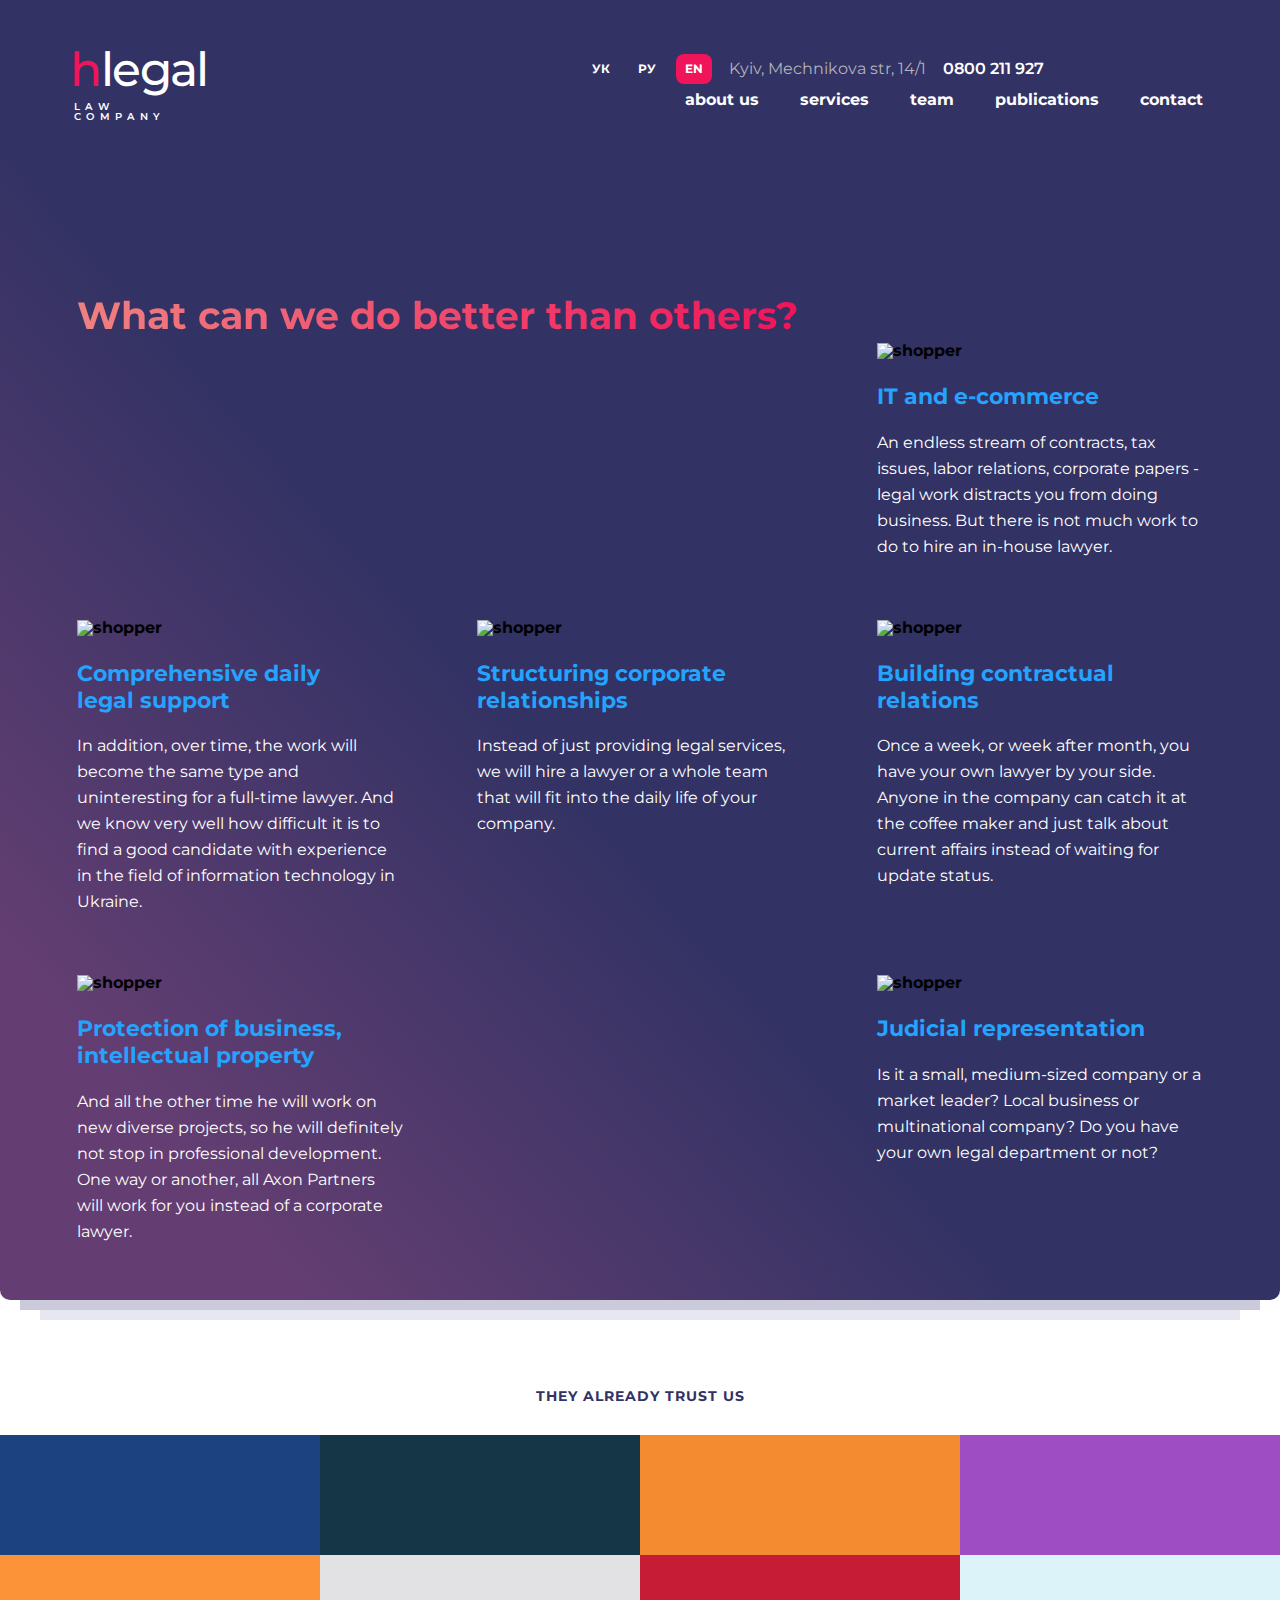
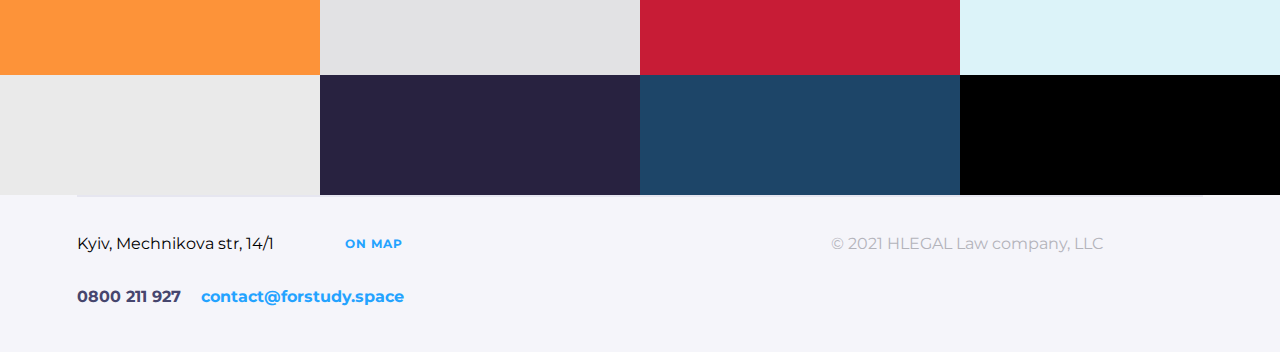
==== pages/services.html @ 012605a1 "adjusted margin by perfect pixel for all adaptive options, added page file" ====
<!DOCTYPE html>
<html lang="en">

<head>
    <meta charset="UTF-8">
    <meta http-equiv="X-UA-Compatible" content="IE=edge">
    <meta name="viewport" content="width=device-width, initial-scale=1.0">
    <title>Document</title>
    <link rel="preconnect" href="https://fonts.googleapis.com">
    <link rel="preconnect" href="https://fonts.gstatic.com" crossorigin>
    <link
        href="https://fonts.googleapis.com/css2?family=Montserrat:ital,wght@0,100;0,200;0,300;0,400;0,500;0,600;0,700;0,800;0,900;1,100;1,200;1,300;1,400;1,500;1,600;1,700;1,800;1,900&display=swap"
        rel="stylesheet">
    <link rel="stylesheet" href="css/font-awesome-4.7.0/css/font-awesome.css">
    <link rel="stylesheet" href="../css/style.css">
</head>

<body>
    <div class="wrapper">
        <section class="section__main">
            <header class="header">
                <div class="header__section">
                    <ul class="language__menu">
                        <li class="language__item">УК</li>
                        <li class="language__item">РУ</li>
                        <li class="language__item">EN</li>
                    </ul>

                    <div class="header__contact">
                        <i class="fa fa-circle"></i>

                        <p class="location__contact">
                            Kyiv, Mechnikova str, 14/1
                        </p>

                        <i class="fa fa-circle"></i>

                        <span class="phone">0800 211 927</span>

                        <i class="fa fa-circle"></i>

                        <a class="social__networking" href="https://www.facebook.com/">
                            <img class="social__networking-icon" src="img/decoration_icon/facebook_white_icon.svg"
                                alt="">
                        </a>
                    </div>

                </div>
                <div class="header__menu">
                    <div class="logo__wrapper">
                        <a href="../index.html">
                            <div class="logo">
                                <p>h</p>
                                <p>legal </p>
                                <p>/</p>
                                <span class="logo__item">services</span>
                            </div>
                        </a>
                        <p class="logo__titel">
                            LAW COMPANY
                        </p>
                    </div>
                </div>

                <input type="checkbox" id="check__menu">
                <label for="check__menu">
                    <div class="header__burger">
                        <span>
                        </span>
                    </div>
                </label>

                <ul class="nav">
                    <li class="nav__item">
                        <a class="nav__link" href="#">
                            about us
                        </a>
                    </li>
                    <li class="nav__item">
                        <a class="nav__link" href="#">
                            services
                        </a>
                    </li>
                    <li class="nav__item">
                        <a class="nav__link" href="#">
                            team
                        </a>
                    </li>
                    <li class="nav__item">
                        <a class="nav__link" href="#">
                            publications
                        </a>
                    </li>
                    <li class="nav__item">
                        <a class="nav__link" href="#">
                            contact
                        </a>
                    </li>
                </ul>
            </header>
            <article class="article__description">
                
                <h4>
                    What can we do better than others?
                </h4>


                <div class="box__description">
                    <img class="description__img" src="img/decoration_icon/Icon.svg" alt="shopper">
                    <h5 class="description__titel">
                        IT and e-commerce
                    </h5>
                    <p class="description__text">
                        An endless stream of contracts, tax issues, labor relations, corporate papers - legal work
                        distracts
                        you from doing business. But there is not much work to do to hire an in-house lawyer.
                    </p>
                </div>
                <div class="box__description">
                    <img class="description__img" src="img/decoration_icon/Icon_1.svg" alt="shopper">
                    <h5 class="description__titel">
                        Comprehensive daily <br>
                        legal support
                    </h5>
                    <p class="description__text">
                        In addition, over time, the work will become the same type and uninteresting for a full-time
                        lawyer.
                        And we know very well how difficult it is to find a good candidate with experience in the field
                        of
                        information technology in Ukraine.
                    </p>
                </div>
                <div class="box__description">
                    <img class="description__img" src="img/decoration_icon/Icon_2.svg" alt="shopper">
                    <h5 class="description__titel">
                        Structuring corporate relationships
                    </h5>
                    <p class="description__text">
                        Instead of just providing legal services, we will hire a lawyer or a whole team that will fit
                        into
                        the daily life of your company.
                    </p>
                </div>
                <div class="box__description">
                    <img class="description__img" src="img/decoration_icon/Icon_3.svg" alt="shopper">
                    <h5 class="description__titel">
                        Building contractual relations
                    </h5>
                    <p class="description__text">
                        Once a week, or week after month, you have your own lawyer by your side. Anyone in the company
                        can
                        catch it at the coffee maker and just talk about current affairs instead of waiting for update
                        status.
                    </p>
                </div>
                <div class="box__description">
                    <img class="description__img" src="img/decoration_icon/Icon_4.svg" alt="shopper">
                    <h5 class="description__titel">
                        Protection of business, intellectual property
                    </h5>
                    <p class="description__text">
                        And all the other time he will work on new diverse projects, so he will definitely not stop in
                        professional development. One way or another, all Axon Partners will work for you instead of a
                        corporate lawyer.
                    </p>
                </div>
                <div class="box__description">
                    <img class="description__img" src="img/decoration_icon/Icon_5.svg" alt="shopper">
                    <h5 class="description__titel">
                        Judicial representation
                    </h5>
                    <p class="description__text">
                        Is it a small, medium-sized company or a market leader? Local business or multinational company?
                        Do
                        you have your own legal department or not?
                        <br><br><br>
                    </p>
                </div>
            </article>
        </section>

      
        <section class="clients">
            <h2 class="clients__titel">
                They already trust us
            </h2>
            <div class="img__wrapper ">

                <div class="color__block hilel">
                    <img src="img/client_logo/hillel_logo.svg" alt="">
                </div>
                <div class="color__block wanna-biz">
                    <img src="img/client_logo/wanna_biz.svg" alt="">
                </div>
                <div class="color__block tapgerine">
                    <img src="img/client_logo/tapgerine.svg" alt="">
                </div>
                <div class="color__block look">
                    <img src="img/client_logo/3d_look.svg" alt="">
                </div>
                <div class="color__block orange">
                    <img src="img/client_logo/orange_gear.svg" alt="">
                </div>
                <div class="color__block adtelige">
                    <img src="img/client_logo/adtelige.svg" alt="">
                </div>
                <div class="color__block clicky">
                    <img src="img/client_logo/cliccky.svg" alt="">
                </div>
                <div class="color__block eco-lease">
                    <img src="img/client_logo/eco_lease.svg" alt="">
                </div>
                <div class="color__block infra-tek">
                    <img src="img/client_logo/infra_tek.svg" alt="">
                </div>
                <div class="color__block city-park">
                    <img src="img/client_logo/city_park.svg" alt="">
                </div>
                <div class="color__block art-print">
                    <img src="img/client_logo/art_print.svg" alt="">
                </div>
                <div class="color__block ultimate-card">
                    <img src="img/client_logo/ultimate_card.svg" alt="">
                </div>
            </div>
        </section>


        
        <div class="footer__wrapper">
            <footer class="footer">
                <p class="location__contact">
                    Kyiv, Mechnikova str, 14/1
                </p>
                <i class="fa fa-circle"></i>
                <a class="map__link" href="#">
                    On map
                </a>
                <a class="social__networking" href="https://www.facebook.com/">
                    <img src="img/decoration_icon/facebook_icon.svg" alt="">
                </a>
                <i class="fa fa-circle"></i>
                <p class="contact__number">
                    0800 211 927
                </p>
                <i class="fa fa-circle"></i>
                <p class="contact__mail">
                    contact@forstudy.space
                </p>
                <span class="copyright">
                    © 2021 HLEGAL Law company, LLC
                </span>
            </footer>
        </div>
    </div>
    <script src="../js/main.js"></script>
</body>

</html>
---- css/style.css ----
html, body, div, span, applet, object, iframe,
h1, h2, h3, h4, h5, h6, p, blockquote, pre,
a, abbr, acronym, address, big, cite, code,
del, dfn, em, img, ins, kbd, q, s, samp,
small, strike, strong, sub, sup, tt, var,
b, u, i, center,
dl, dt, dd, ol, ul, li,
fieldset, form, label, legend,
table, caption, tbody, tfoot, thead, tr, th, td,
article, aside, canvas, details, embed,
figure, figcaption, footer, header, hgroup,
menu, nav, output, ruby, section, summary,
time, mark, audio, video {
  margin: 0;
  padding: 0;
  border: 0;
  font-size: 100%;
  vertical-align: baseline;
}

article, aside, details, figcaption, figure,
footer, header, hgroup, menu, nav, section {
  display: block;
}

html {
  font-size: 16px;
}

body {
  font-size: 1rem;
  line-height: 1;
}

ol, ul {
  list-style: none;
}

blockquote, q {
  quotes: none;
}

table {
  border-collapse: collapse;
  border-spacing: 0;
}

* {
  -webkit-box-sizing: border-box;
          box-sizing: border-box;
}

a {
  text-decoration: none;
  color: #fff;
}

@media screen and (min-width: 360px) {
  .wrapper .section__main .header {
    position: relative;
    z-index: 10;
  }
  .wrapper .section__main .header .header__section {
    display: -webkit-box;
    display: -ms-flexbox;
    display: flex;
    -webkit-box-pack: start;
        -ms-flex-pack: start;
            justify-content: flex-start;
    width: 100%;
    background: rgba(245, 245, 250, 0.2);
  }
  .wrapper .section__main .header .header__section .language__menu {
    display: -webkit-box;
    display: -ms-flexbox;
    display: flex;
    -ms-flex-pack: distribute;
        justify-content: space-around;
    width: 35%;
    padding: 3%;
  }
  .wrapper .section__main .header .header__section .language__menu .language__item {
    padding: 5%;
    border-radius: 8px;
    font-size: 0.75rem;
    color: #fff;
  }
  .wrapper .section__main .header .header__section .language__menu .language__item:last-of-type {
    background: #f0145a;
  }
  .wrapper .section__main .header .header__section .header__contact {
    width: 65%;
    display: -webkit-box;
    display: -ms-flexbox;
    display: flex;
    -webkit-box-pack: end;
        -ms-flex-pack: end;
            justify-content: flex-end;
    -webkit-box-align: center;
        -ms-flex-align: center;
            align-items: center;
  }
  .wrapper .section__main .header .header__section .header__contact .fa-circle {
    display: none;
  }
  .wrapper .section__main .header .header__section .header__contact .location__contact {
    display: none;
  }
  .wrapper .section__main .header .header__section .header__contact .phone {
    font-size: 1rem;
    color: #fff;
    margin-right: 7%;
  }
  .wrapper .section__main .header .header__section .header__contact .social__networking {
    display: none;
  }
  .wrapper .section__main .header .header__menu {
    display: -webkit-box;
    display: -ms-flexbox;
    display: flex;
    -webkit-box-pack: justify;
        -ms-flex-pack: justify;
            justify-content: space-between;
  }
  .wrapper .section__main .header .header__menu .logo__wrapper .logo {
    display: -webkit-box;
    display: -ms-flexbox;
    display: flex;
    -webkit-box-orient: horizontal;
    -webkit-box-direction: normal;
        -ms-flex-direction: row;
            flex-direction: row;
    margin: 8.3% 7.3% 0 7.3%;
  }
  .wrapper .section__main .header .header__menu .logo__wrapper .logo p {
    font-size: 1.5rem;
    font-weight: 600;
    color: #fff;
  }
  .wrapper .section__main .header .header__menu .logo__wrapper .logo p:first-of-type {
    color: #f0145a;
  }
  .wrapper .section__main .header .header__menu .logo__wrapper .logo p:last-of-type {
    color: #f0145a;
    margin: 0 2%;
    font-size: 1.7rem;
  }
  .wrapper .section__main .header .header__menu .logo__wrapper .logo .logo__item {
    margin: 2% 1.2%;
    color: #fff;
    font-size: 1.3rem;
    font-weight: 400;
  }
  .wrapper .section__main .header .header__menu .logo__wrapper .logo__titel {
    margin: 1% 8.9%;
    font-size: 0.3rem;
    letter-spacing: 0.195rem;
    font-weight: 600;
    color: #fff;
  }
  .wrapper .section__main .header #check__menu {
    display: none;
  }
  .wrapper .section__main .header #check__menu:checked ~ .nav {
    display: table;
  }
  .wrapper .section__main .header #check__menu:checked ~ label span {
    display: none;
  }
  .wrapper .section__main .header #check__menu:checked ~ label .header__burger::before {
    top: 8px;
    -webkit-transform: rotate(-45deg);
            transform: rotate(-45deg);
    -webkit-transition: 0.3s all;
    transition: 0.3s all;
    background-color: #ec6f5d;
  }
  .wrapper .section__main .header #check__menu:checked ~ label .header__burger::after {
    bottom: 10px;
    -webkit-transform: rotate(45deg);
            transform: rotate(45deg);
    -webkit-transition: 0.3s all;
    transition: 0.3s all;
    background-color: #ec6f5d;
  }
  .wrapper .section__main .header .header__burger {
    position: absolute;
    top: 68px;
    right: 6%;
    display: block;
    width: 18px;
    height: 20px;
    z-index: 560;
    cursor: pointer;
  }
  .wrapper .section__main .header .header__burger span {
    position: absolute;
    padding: 2%;
    top: 6px;
    left: 0;
    width: 100%;
    height: 2px;
    background-color: #fff;
  }
  .wrapper .section__main .header .header__burger::before, .wrapper .section__main .header .header__burger::after {
    content: '';
    background-color: #fff;
    position: absolute;
    width: 100%;
    height: 2px;
    left: 0;
    -webkit-transition: 0.2s all;
    transition: 0.2s all;
  }
  .wrapper .section__main .header .header__burger::before {
    top: 0;
  }
  .wrapper .section__main .header .header__burger::after {
    bottom: 6px;
  }
  .wrapper .section__main .header .nav {
    display: none;
    position: absolute;
    top: 45px;
    width: 95%;
    z-index: 555;
    -webkit-box-align: center;
        -ms-flex-align: center;
            align-items: center;
    margin-left: 2.5%;
    background: #fff;
    border-radius: 12px 12px 0px 0px;
  }
  .wrapper .section__main .header .nav .nav__item {
    width: 93%;
    margin-left: 3.5%;
    display: -webkit-box;
    display: -ms-flexbox;
    display: flex;
    -webkit-box-pack: center;
        -ms-flex-pack: center;
            justify-content: center;
    background: #F5F5FA;
    border-radius: 12px;
    padding: 2%;
    margin-bottom: 4%;
  }
  .wrapper .section__main .header .nav .nav__item:first-of-type {
    margin-top: 63px;
  }
  .wrapper .section__main .header .nav .nav__link {
    font-size: 1.5rem;
    line-height: 1.8125rem;
    font-weight: bold;
    color: #24a3ff;
  }
  .wrapper .section__main .header .nav .nav__link:active {
    color: #f0145a;
  }
  .wrapper .section__main .header .nav .nav__link:hover::after {
    content: '';
    position: absolute;
    bottom: 0;
    left: 0;
    width: 100%;
  }
}

@media screen and (min-width: 768px) {
  .wrapper .section__main .header .header__section {
    display: -webkit-box;
    display: -ms-flexbox;
    display: flex;
    -webkit-box-pack: start;
        -ms-flex-pack: start;
            justify-content: flex-start;
    -webkit-box-align: center;
        -ms-flex-align: center;
            align-items: center;
    width: 100%;
    background: none;
  }
  .wrapper .section__main .header .header__section .language__menu {
    display: -webkit-box;
    display: -ms-flexbox;
    display: flex;
    -webkit-box-pack: justify;
        -ms-flex-pack: justify;
            justify-content: space-between;
    width: 12.3%;
    padding: 0;
    margin-top: 35px;
    margin-left: 8%;
  }
  .wrapper .section__main .header .header__section .language__menu .language__item {
    margin: 0;
    padding: 8%;
  }
  .wrapper .section__main .header .header__section .header__contact {
    width: 50%;
    display: -webkit-box;
    display: -ms-flexbox;
    display: flex;
    -webkit-box-pack: none;
        -ms-flex-pack: none;
            justify-content: none;
    -webkit-box-align: center;
        -ms-flex-align: center;
            align-items: center;
    margin-top: 35px;
  }
  .wrapper .section__main .header .header__section .header__contact .fa-circle {
    display: inline;
    color: #E6E6F0;
    font-size: 0.4rem;
    margin: 0 1.5%;
  }
  .wrapper .section__main .header .header__section .header__contact .location__contact {
    display: inline;
    color: #B3B3BA;
    font-weight: normal;
    font-size: 1rem;
    line-height: 1.25rem;
  }
  .wrapper .section__main .header .header__section .header__contact .phone {
    font-weight: 600;
    margin-right: 0;
  }
  .wrapper .section__main .header .header__section .header__contact .social__networking {
    display: inline;
  }
  .wrapper .section__main .header .header__menu {
    display: -webkit-box;
    display: -ms-flexbox;
    display: flex;
    -webkit-box-pack: justify;
        -ms-flex-pack: justify;
            justify-content: space-between;
  }
  .wrapper .section__main .header .header__menu .logo__wrapper {
    width: 100%;
  }
  .wrapper .section__main .header .header__menu .logo__wrapper .logo {
    display: -webkit-box;
    display: -ms-flexbox;
    display: flex;
    -webkit-box-orient: horizontal;
    -webkit-box-direction: normal;
        -ms-flex-direction: row;
            flex-direction: row;
    margin-top: 22px;
    margin-left: 7%;
  }
  .wrapper .section__main .header .header__menu .logo__wrapper .logo p {
    font-size: 2.75rem;
    font-weight: 500;
  }
  .wrapper .section__main .header .header__menu .logo__wrapper .logo p:last-of-type {
    display: none;
  }
  .wrapper .section__main .header .header__menu .logo__wrapper .logo .logo__item {
    display: none;
  }
  .wrapper .section__main .header .header__menu .logo__wrapper .logo__titel {
    margin-top: 11px;
    margin-left: 7.5%;
    font-size: 0.6rem;
    letter-spacing: 0.335rem;
  }
  .wrapper .section__main .header #check__menu {
    display: none;
  }
  .wrapper .section__main .header .header__burger {
    display: none;
  }
  .wrapper .section__main .header .nav {
    display: -webkit-box;
    display: -ms-flexbox;
    display: flex;
    -webkit-box-align: center;
        -ms-flex-align: center;
            align-items: center;
    -webkit-box-pack: justify;
        -ms-flex-pack: justify;
            justify-content: space-between;
    top: 180px;
    left: 5.5%;
    width: 54%;
    background: none;
  }
  .wrapper .section__main .header .nav .nav__item {
    width: auto;
    display: -webkit-box;
    display: -ms-flexbox;
    display: flex;
    background: none;
    padding: 0;
    margin: 0;
  }
  .wrapper .section__main .header .nav .nav__item:first-of-type {
    margin-top: 0;
  }
  .wrapper .section__main .header .nav .nav__link {
    font-size: 1rem;
    line-height: 1.25rem;
    color: #fff;
  }
  .wrapper .section__main .header .nav .nav__link:active {
    color: #f0145a;
  }
}

@media screen and (min-width: 1024px) {
  .wrapper .section__main .header {
    position: none;
    display: -webkit-box;
    display: -ms-flexbox;
    display: flex;
  }
  .wrapper .section__main .header .header__section {
    -webkit-box-pack: end;
        -ms-flex-pack: end;
            justify-content: flex-end;
    -webkit-box-align: center;
        -ms-flex-align: center;
            align-items: center;
    -webkit-box-ordinal-group: 3;
        -ms-flex-order: 2;
            order: 2;
    margin-top: 16px;
  }
  .wrapper .section__main .header .header__section .language__menu {
    margin-top: 0;
    width: 12%;
  }
  .wrapper .section__main .header .header__section .language__menu .language__item {
    padding: 7%;
  }
  .wrapper .section__main .header .header__section .header__contact {
    -webkit-box-pack: start;
        -ms-flex-pack: start;
            justify-content: flex-start;
    margin-top: 0;
    -webkit-box-align: center;
        -ms-flex-align: center;
            align-items: center;
    width: 53%;
  }
  .wrapper .section__main .header .header__menu {
    display: -webkit-box;
    display: -ms-flexbox;
    display: flex;
    -webkit-box-ordinal-group: 2;
        -ms-flex-order: 1;
            order: 1;
    -webkit-box-pack: justify;
        -ms-flex-pack: justify;
            justify-content: space-between;
    margin-top: 46px;
    margin-left: 5.5%;
  }
  .wrapper .section__main .header .header__menu .logo__wrapper {
    width: 100%;
  }
  .wrapper .section__main .header .header__menu .logo__wrapper .logo {
    display: -webkit-box;
    display: -ms-flexbox;
    display: flex;
    -webkit-box-orient: horizontal;
    -webkit-box-direction: normal;
        -ms-flex-direction: row;
            flex-direction: row;
    margin-top: 0;
    margin-left: 0;
  }
  .wrapper .section__main .header .header__menu .logo__wrapper .logo p {
    font-size: 2.95rem;
    letter-spacing: -0.1rem;
  }
  .wrapper .section__main .header .header__menu .logo__wrapper .logo p:last-of-type {
    display: none;
  }
  .wrapper .section__main .header .header__menu .logo__wrapper .logo .logo__item {
    display: none;
  }
  .wrapper .section__main .header .header__menu .logo__wrapper .logo__titel {
    width: 100%;
    margin-top: 9px;
    margin-left: 2.5%;
    font-size: 0.6rem;
    letter-spacing: 0.335rem;
  }
  .wrapper .section__main .header .nav {
    display: -webkit-box;
    display: -ms-flexbox;
    display: flex;
    -webkit-box-align: center;
        -ms-flex-align: center;
            align-items: center;
    -webkit-box-pack: justify;
        -ms-flex-pack: justify;
            justify-content: space-between;
    top: 90px;
    left: 51%;
    width: 40.5%;
    background: none;
  }
}

@media screen and (min-width: 1440px) {
  .wrapper .section__main .header {
    position: none;
    display: -webkit-box;
    display: -ms-flexbox;
    display: flex;
  }
  .wrapper .section__main .header .header__section {
    margin-left: 29%;
  }
  .wrapper .section__main .header .header__section .header__contact {
    width: 53%;
  }
  .wrapper .section__main .header .header__menu {
    margin-left: 4%;
  }
  .wrapper .section__main .header .nav {
    top: 92px;
    left: 64.5%;
    width: 28.5%;
  }
}

@media screen and (min-width: 1920px) {
  .wrapper .section__main .header .header__section {
    margin-left: 28%;
  }
  .wrapper .section__main .header .header__section .language__menu {
    width: 7%;
    margin-right: 1%;
  }
  .wrapper .section__main .header .header__section .header__contact {
    width: 50%;
  }
  .wrapper .section__main .header .header__menu {
    margin-left: 8%;
  }
  .wrapper .section__main .header .nav {
    top: 92px;
    left: 67.5%;
    width: 21.7%;
  }
}

@media screen and (min-width: 360px) {
  .wrapper {
    width: 100%;
    font-family: 'Montserrat', sans-serif;
    font-weight: 700;
  }
  .wrapper .section__main {
    background: linear-gradient(228.57deg, #323264 11.93%, #323264 57.17%, #643E72 87.46%);
    border-radius: 0 0 10px 10px;
    -webkit-box-shadow: 0 30px 0 -20px #CACADB, 0 60px 0 -40px #E7E7F2;
            box-shadow: 0 30px 0 -20px #CACADB, 0 60px 0 -40px #E7E7F2;
  }
  .wrapper .section__main .decoration__element {
    position: absolute;
    top: 0;
    left: 0;
    width: 100%;
    z-index: 1;
  }
  .wrapper .section__main .decoration__element .unit__first {
    width: 74%;
    position: absolute;
    top: 0;
    left: -22%;
  }
  .wrapper .section__main .decoration__element .unit__last {
    width: 74%;
    position: absolute;
    top: 260px;
    left: 20.8%;
  }
  .wrapper .section__main .article__top-titel {
    position: relative;
    width: 100%;
    z-index: 8;
    display: -webkit-box;
    display: -ms-flexbox;
    display: flex;
    -webkit-box-pack: center;
        -ms-flex-pack: center;
            justify-content: center;
  }
  .wrapper .section__main .article__top-titel .main__titel {
    width: 70%;
    margin: 138px 0;
    font-size: 2.375rem;
    font-weight: 700;
    line-height: 2.875rem;
    text-align: center;
    color: #fff;
  }
  .wrapper .section__main .article__top-titel .fa-angle-down {
    margin-top: 433px;
    position: absolute;
    font-size: 2rem;
    padding: 1% 2.5%;
    color: white;
    border: 2px solid #FFFFFF;
    border-radius: 50%;
  }
  .wrapper .section__main .article__description {
    display: -webkit-box;
    display: -ms-flexbox;
    display: flex;
    -webkit-box-orient: vertical;
    -webkit-box-direction: normal;
        -ms-flex-direction: column;
            flex-direction: column;
    width: 85%;
    margin-left: 7.5%;
  }
  .wrapper .section__main .article__description .specifications {
    margin-top: 120px;
    display: -webkit-box;
    display: -ms-flexbox;
    display: flex;
    -webkit-box-align: center;
        -ms-flex-align: center;
            align-items: center;
    -webkit-box-orient: vertical;
    -webkit-box-direction: normal;
        -ms-flex-direction: column;
            flex-direction: column;
    border-bottom: solid 4px rgba(255, 255, 255, 0.3);
    padding-bottom: 33px;
  }
  .wrapper .section__main .article__description .specifications .specifications__item {
    color: #b3b3ba;
    font-size: 1.875rem;
    line-height: 2.31rem;
    font-weight: bold;
  }
  .wrapper .section__main .article__description .specifications .specifications__item:first-of-type {
    color: transparent;
    -webkit-background-clip: text;
    background-clip: text;
    background-image: linear-gradient(90.13deg, #EF8080 0.84%, #F0145A 99.96%);
  }
  .wrapper .section__main .article__description .article__item {
    margin-top: 27px;
  }
  .wrapper .section__main .article__description .article__item .descrition__titel {
    font-weight: bold;
    font-size: 1.25rem;
    line-height: 1.5rem;
    color: #fff;
  }
  .wrapper .section__main .article__description .article__item .description__text {
    margin-top: 32px;
    font-size: 1.18rem;
    line-height: 1.87rem;
    font-weight: normal;
    color: #fff;
  }
  .wrapper .section__main .article__description a {
    margin-top: 30px;
    font-weight: bold;
    font-size: 0.87rem;
    line-height: 1.06rem;
    letter-spacing: 0.0625rem;
    text-transform: uppercase;
    color: #24A3FF;
  }
  .wrapper .section__main .article__description a .fa {
    font-size: 0.76rem;
  }
  .wrapper .section__main .article__description h4 {
    margin-top: 10px;
    font-size: 1.875rem;
    line-height: 2.31rem;
    font-weight: bold;
    color: transparent;
    -webkit-background-clip: text;
    background-clip: text;
    background-image: linear-gradient(90.13deg, #EF8080 0.84%, #F0145A 99.96%);
  }
  .wrapper .section__main .article__description .box__description {
    margin-top: 30px;
  }
  .wrapper .section__main .article__description .box__description .description__titel {
    margin-top: 25px;
    font-weight: bold;
    font-size: 1.375rem;
    line-height: 1.68rem;
    color: #24A3FF;
  }
  .wrapper .section__main .article__description .box__description .description__text {
    margin-top: 19px;
    font-style: normal;
    font-weight: normal;
    font-size: 1rem;
    line-height: 1.625rem;
    color: #fff;
  }
  .wrapper .section__person {
    width: 85%;
    margin-left: 7.5%;
  }
  .wrapper .section__person .section__item {
    width: 100%;
  }
  .wrapper .section__person .section__item .slider {
    width: 100%;
    display: -webkit-box;
    display: -ms-flexbox;
    display: flex;
    -webkit-box-align: center;
        -ms-flex-align: center;
            align-items: center;
    -webkit-box-orient: vertical;
    -webkit-box-direction: normal;
        -ms-flex-direction: column;
            flex-direction: column;
  }
  .wrapper .section__person .section__item .slider .slider__item {
    width: 100%;
    -webkit-animation-name: fade;
            animation-name: fade;
    -webkit-animation-duration: 1.5s;
            animation-duration: 1.5s;
    background: #f5f5fa;
    border-radius: 10px;
    margin-top: 51px;
  }
  .wrapper .section__person .section__item .slider .slider__item .content__box .img__mobile {
    width: 100%;
  }
  .wrapper .section__person .section__item .slider .slider__item .content__box .tablet__sd,
  .wrapper .section__person .section__item .slider .slider__item .content__box .tablet__hd,
  .wrapper .section__person .section__item .slider .slider__item .content__box .desktop__hd,
  .wrapper .section__person .section__item .slider .slider__item .content__box .desktop__sd {
    position: absolute;
    top: -9999px;
    left: -9999px;
  }
  .wrapper .section__person .section__item .slider .slider__item .content__box .box__person {
    width: 80%;
    margin-left: 10%;
    margin-top: 25px;
  }
  .wrapper .section__person .section__item .slider .slider__item .content__box .box__person .chapter a {
    font-size: 0.875rem;
    line-height: 1.0625rem;
    letter-spacing: 1px;
    font-style: normal;
    text-align: left;
    text-transform: uppercase;
    color: #24A3FF;
  }
  .wrapper .section__person .section__item .slider .slider__item .content__box .box__person .person__desription {
    font-weight: bold;
    font-size: 1.87rem;
    line-height: 2.3125rem;
    color: transparent;
    -webkit-background-clip: text;
    background-clip: text;
    background-image: linear-gradient(90.13deg, #EF8080 0.84%, #F0145A 99.96%);
  }
  .wrapper .section__person .section__item .slider .slider__item .content__box .box__person .person__name {
    margin-top: 33px;
    margin-bottom: 6px;
    font-weight: bold;
    font-size: 1rem;
    line-height: 1.25rem;
    color: #B3B3BA;
  }
  .wrapper .section__person .section__item .slider .slider__item .content__box .box__person .person__specifics {
    margin-bottom: 30px;
    font-weight: normal;
    font-size: 0.875rem;
    line-height: 1.375rem;
    color: #B3B3BA;
  }
  @-webkit-keyframes fade {
    from {
      opacity: 0.4;
    }
    to {
      opacity: 1;
    }
  }
  @keyframes fade {
    from {
      opacity: 0.4;
    }
    to {
      opacity: 1;
    }
  }
  .wrapper .section__person .section__item .slider .wrapper__indicator {
    margin-top: 20px;
  }
  .wrapper .section__person .section__item .slider .wrapper__indicator .indicator button {
    margin: 5.6px;
    width: 16px;
    height: 16px;
    border-radius: 50%;
    border: none;
    background-color: #24A3FF;
  }
  .wrapper .clients {
    display: -webkit-box;
    display: -ms-flexbox;
    display: flex;
    -webkit-box-orient: vertical;
    -webkit-box-direction: normal;
        -ms-flex-direction: column;
            flex-direction: column;
    -webkit-box-align: center;
        -ms-flex-align: center;
            align-items: center;
  }
  .wrapper .clients .clients__titel {
    margin-top: 55px;
    margin-bottom: 30px;
    font-weight: bold;
    font-size: 0.875rem;
    line-height: 1.06rem;
    letter-spacing: 1px;
    text-transform: uppercase;
    color: #323264;
  }
  .wrapper .clients .img__wrapper {
    display: -webkit-box;
    display: -ms-flexbox;
    display: flex;
    -webkit-box-orient: vertical;
    -webkit-box-direction: normal;
        -ms-flex-direction: column;
            flex-direction: column;
    width: 100%;
  }
  .wrapper .clients .img__wrapper .color__block {
    width: 100%;
    height: 120px;
    display: -webkit-box;
    display: -ms-flexbox;
    display: flex;
    -webkit-box-pack: center;
        -ms-flex-pack: center;
            justify-content: center;
    -webkit-box-align: center;
        -ms-flex-align: center;
            align-items: center;
  }
  .wrapper .clients .img__wrapper .hilel {
    background: #1C4280;
  }
  .wrapper .clients .img__wrapper .wanna-biz {
    background: #143646;
  }
  .wrapper .clients .img__wrapper .tapgerine {
    background: -webkit-gradient(linear, left bottom, left top, from(#F48B30), to(#F48B30));
    background: linear-gradient(0deg, #F48B30, #F48B30);
  }
  .wrapper .clients .img__wrapper .look {
    background: #9E4DC3;
  }
  .wrapper .clients .img__wrapper .orange {
    background: #FD9339;
  }
  .wrapper .clients .img__wrapper .adtelige {
    background: #E2E2E4;
  }
  .wrapper .clients .img__wrapper .clicky {
    background: #C71C36;
    display: none;
  }
  .wrapper .clients .img__wrapper .eco-lease {
    background: #DCF3F9;
    display: none;
  }
  .wrapper .clients .img__wrapper .infra-tek {
    background: #EAEAEA;
    display: none;
  }
  .wrapper .clients .img__wrapper .city-park {
    background: #282240;
    display: none;
  }
  .wrapper .clients .img__wrapper .art-print {
    background: #1D4568;
    display: none;
  }
  .wrapper .clients .img__wrapper .ultimate-card {
    background: #000000;
    display: none;
  }
  .wrapper .section__publication {
    display: -webkit-box;
    display: -ms-flexbox;
    display: flex;
    -webkit-box-align: center;
        -ms-flex-align: center;
            align-items: center;
    -webkit-box-orient: vertical;
    -webkit-box-direction: normal;
        -ms-flex-direction: column;
            flex-direction: column;
    background: #F5F5FA;
    padding-bottom: 34px;
  }
  .wrapper .section__publication a {
    width: 85%;
    margin-top: 30px;
    font-weight: bold;
    font-size: 0.875rem;
    line-height: 1.0625rem;
    letter-spacing: 0.0625rem;
    text-transform: uppercase;
    color: #24A3FF;
  }
  .wrapper .section__publication h2 {
    width: 85%;
    margin-top: 5px;
    font-weight: bold;
    font-size: 1.875rem;
    line-height: 2.3125rem;
    color: transparent;
    -webkit-background-clip: text;
    background-clip: text;
    background-image: linear-gradient(90.13deg, #EF8080 0.84%, #F0145A 99.96%);
  }
  .wrapper .section__publication .publication__box {
    display: -webkit-box;
    display: -ms-flexbox;
    display: flex;
    -webkit-box-align: center;
        -ms-flex-align: center;
            align-items: center;
    -webkit-box-orient: vertical;
    -webkit-box-direction: normal;
        -ms-flex-direction: column;
            flex-direction: column;
  }
  .wrapper .section__publication .publication__box .publication {
    width: 85%;
    margin-top: 30px;
    background: #FFFFFF;
    border-radius: 10px;
  }
  .wrapper .section__publication .publication__box .publication .publication__img {
    height: 200px;
    background-size: 100%;
    background-repeat: no-repeat;
  }
  .wrapper .section__publication .publication__box .publication .firs-publication {
    background-image: url(../img/publications/publication_img_1.svg);
  }
  .wrapper .section__publication .publication__box .publication .second-publication {
    background-image: url(../img/publications/publication_img_2.svg);
    background-position: 0 0;
  }
  .wrapper .section__publication .publication__box .publication .third-publication {
    background-image: url(../img/publications/publication_img_3.svg);
  }
  .wrapper .section__publication .publication__box .publication h3 {
    width: 80%;
    margin-left: 30px;
    margin-top: 30px;
    font-weight: bold;
    font-size: 1rem;
    line-height: 1.25rem;
    color: #24A3FF;
  }
  .wrapper .section__publication .publication__box .publication h4 {
    width: 80%;
    margin: 15px 30px;
    padding-bottom: 15px;
    font-weight: bold;
    font-size: 0.75rem;
    line-height: 0.9375rem;
    letter-spacing: 0.0625rem;
    text-transform: uppercase;
    color: #B3B3BA;
    border-bottom: 4px solid #E6E6F0;
  }
  .wrapper .section__publication .publication__box .publication p {
    width: 80%;
    margin-left: 30px;
    font-weight: normal;
    font-size: 0.875rem;
    line-height: 1.375rem;
    color: #000000;
    margin-bottom: 28px;
  }
  .wrapper .footer__wrapper {
    background: #F5F5FA;
    width: 100%;
  }
  .wrapper .footer__wrapper .footer {
    display: -webkit-box;
    display: -ms-flexbox;
    display: flex;
    -webkit-box-orient: vertical;
    -webkit-box-direction: normal;
        -ms-flex-direction: column;
            flex-direction: column;
    -webkit-box-align: center;
        -ms-flex-align: center;
            align-items: center;
    width: 80%;
    margin-left: 10%;
    padding-top: 30px;
    border-top: 2px solid #E6E6F0;
    padding-bottom: 20px;
  }
  .wrapper .footer__wrapper .footer .fa-circle {
    display: none;
    font-size: 0.5rem;
  }
  .wrapper .footer__wrapper .footer .location__contact {
    font-weight: normal;
    font-size: 1rem;
    line-height: 1.25rem;
  }
  .wrapper .footer__wrapper .footer .map__link {
    margin-top: 10px;
    font-weight: bold;
    font-size: 0.75rem;
    line-height: 0.9375rem;
    letter-spacing: 0.0625rem;
    text-transform: uppercase;
    color: #24A3FF;
  }
  .wrapper .footer__wrapper .footer .social__networking {
    margin-top: 20px;
  }
  .wrapper .footer__wrapper .footer .contact__number {
    margin-top: 10px;
    font-weight: bold;
    font-size: 1rem;
    line-height: 1.25rem;
    color: #46466E;
  }
  .wrapper .footer__wrapper .footer .contact__mail {
    margin-top: 10px;
    font-weight: bold;
    font-size: 1rem;
    line-height: 1.25rem;
    color: #24A3FF;
  }
  .wrapper .footer__wrapper .footer .copyright {
    margin-top: 30px;
    font-weight: normal;
    font-size: 1rem;
    line-height: 1.25rem;
    color: #B3B3BA;
  }
}

@media screen and (min-width: 768px) {
  .wrapper .section__main {
    margin-bottom: 30px;
  }
  .wrapper .section__main .decoration__element {
    width: 100%;
  }
  .wrapper .section__main .decoration__element .unit__first {
    width: 58.5%;
    position: relative;
    top: 0;
    left: -8.1%;
    z-index: 2;
  }
  .wrapper .section__main .decoration__element .unit__last {
    position: absolute;
    width: 63%;
    top: 420px;
    left: 25%;
  }
  .wrapper .section__main .article__top-titel .main__titel {
    width: 100%;
    margin-top: 320px;
  }
  .wrapper .section__main .article__top-titel .fa-angle-down {
    top: 346px;
    font-size: 1.7rem;
    padding: 0.9% 1.5%;
  }
  .wrapper .section__main .article__description {
    margin-top: 289px;
    -ms-flex-wrap: wrap;
        flex-wrap: wrap;
    -webkit-box-orient: horizontal;
    -webkit-box-direction: normal;
        -ms-flex-direction: row;
            flex-direction: row;
    -webkit-box-pack: justify;
        -ms-flex-pack: justify;
            justify-content: space-between;
    padding-bottom: 55px;
  }
  .wrapper .section__main .article__description .specifications {
    -ms-flex-wrap: wrap;
        flex-wrap: wrap;
    -webkit-box-align: none;
        -ms-flex-align: none;
            align-items: none;
    -webkit-box-orient: horizontal;
    -webkit-box-direction: normal;
        -ms-flex-direction: row;
            flex-direction: row;
    -webkit-box-pack: justify;
        -ms-flex-pack: justify;
            justify-content: space-between;
    padding-bottom: 11px;
  }
  .wrapper .section__main .article__description .specifications .specifications__item {
    font-size: 2.375rem;
    line-height: 2.875rem;
  }
  .wrapper .section__main .article__description .article__item {
    margin-top: 60px;
  }
  .wrapper .section__main .article__description .article__item .descrition__titel {
    font-size: 1.875rem;
    line-height: 2.3125rem;
  }
  .wrapper .section__main .article__description .article__item .description__text {
    font-size: 1.1875rem;
  }
  .wrapper .section__main .article__description a {
    margin-top: 58px;
  }
  .wrapper .section__main .article__description a .fa {
    font-size: 0.76rem;
  }
  .wrapper .section__main .article__description h4 {
    font-size: 2.375rem;
    line-height: 2.875rem;
  }
  .wrapper .section__main .article__description .box__description {
    margin-top: 60px;
    width: 45.3%;
  }
  .wrapper .section__main .article__description .box__description .description__titel {
    margin-top: 25px;
    font-weight: bold;
    font-size: 1.375rem;
    line-height: 1.68rem;
    color: #24A3FF;
  }
  .wrapper .section__main .article__description .box__description .description__text {
    margin-top: 19px;
    font-style: normal;
    font-weight: normal;
    font-size: 1rem;
    line-height: 1.625rem;
    color: #fff;
  }
  .wrapper .section__person {
    width: 85%;
    margin-left: 7.5%;
  }
  .wrapper .section__person .section__item {
    width: 100%;
  }
  .wrapper .section__person .section__item .slider .slider__item .content__box .tablet__sd {
    width: 100%;
    position: relative;
    top: 0;
    left: 0;
  }
  .wrapper .section__person .section__item .slider .slider__item .content__box .img__mobile,
  .wrapper .section__person .section__item .slider .slider__item .content__box .tablet__hd,
  .wrapper .section__person .section__item .slider .slider__item .content__box .desktop__hd,
  .wrapper .section__person .section__item .slider .slider__item .content__box .desktop__sd {
    position: absolute;
    top: -9999px;
    left: -9999px;
  }
  .wrapper .section__person .section__item .slider .slider__item .content__box .box__person {
    width: 90%;
    margin-left: 5%;
  }
  .wrapper .section__person .section__item .slider .slider__item .content__box .box__person .person__desription {
    font-size: 2.375rem;
    line-height: 2.875rem;
  }
  .wrapper .clients .clients__titel {
    margin-top: 58px;
  }
  .wrapper .clients .img__wrapper {
    -webkit-box-orient: horizontal;
    -webkit-box-direction: normal;
        -ms-flex-direction: row;
            flex-direction: row;
    -ms-flex-wrap: wrap;
        flex-wrap: wrap;
  }
  .wrapper .clients .img__wrapper .color__block {
    width: 33.3333%;
  }
  .wrapper .clients .img__wrapper .clicky {
    display: -webkit-box;
    display: -ms-flexbox;
    display: flex;
  }
  .wrapper .clients .img__wrapper .eco-lease {
    display: -webkit-box;
    display: -ms-flexbox;
    display: flex;
  }
  .wrapper .clients .img__wrapper .infra-tek {
    display: -webkit-box;
    display: -ms-flexbox;
    display: flex;
  }
  .wrapper .clients .img__wrapper .city-park {
    display: -webkit-box;
    display: -ms-flexbox;
    display: flex;
  }
  .wrapper .clients .img__wrapper .art-print {
    display: -webkit-box;
    display: -ms-flexbox;
    display: flex;
  }
  .wrapper .clients .img__wrapper .ultimate-card {
    display: -webkit-box;
    display: -ms-flexbox;
    display: flex;
  }
  .wrapper .section__publication a {
    width: 85%;
    margin-top: 30px;
    font-size: 0.875rem;
  }
  .wrapper .section__publication h2 {
    width: 85%;
    margin-top: 10px;
    font-size: 2.375rem;
    line-height: 2.875rem;
  }
  .wrapper .section__publication .publication__box {
    display: -webkit-box;
    display: -ms-flexbox;
    display: flex;
    -webkit-box-align: start;
        -ms-flex-align: start;
            align-items: flex-start;
    -webkit-box-orient: horizontal;
    -webkit-box-direction: normal;
        -ms-flex-direction: row;
            flex-direction: row;
    -ms-flex-pack: distribute;
        justify-content: space-around;
    -ms-flex-wrap: wrap;
        flex-wrap: wrap;
    width: 90%;
  }
  .wrapper .section__publication .publication__box .publication {
    width: 45%;
    height: 514px;
  }
  .wrapper .section__publication .publication__box .publication:last-of-type {
    width: 94%;
    height: 388px;
  }
  .wrapper .section__publication .publication__box .publication:last-of-type h4 {
    width: 90%;
  }
  .wrapper .section__publication .publication__box .publication:last-of-type p {
    width: 91%;
  }
  .wrapper .section__publication .publication__box .publication:last-of-type .third-publication {
    background-image: url(../img/publications/publication_img_3.svg);
    background-position: 0 -90px;
  }
  .wrapper .footer__wrapper {
    background: #F5F5FA;
    width: 100%;
  }
  .wrapper .footer__wrapper .footer {
    -webkit-box-orient: horizontal;
    -webkit-box-direction: normal;
        -ms-flex-direction: row;
            flex-direction: row;
    -ms-flex-wrap: wrap;
        flex-wrap: wrap;
    padding-top: 10px;
    width: 85%;
    margin-left: 7.5%;
  }
  .wrapper .footer__wrapper .footer .location__contact,
  .wrapper .footer__wrapper .footer .map__link,
  .wrapper .footer__wrapper .footer .copyright,
  .wrapper .footer__wrapper .footer .fa-circle:first-of-type {
    margin-top: 17px;
  }
  .wrapper .footer__wrapper .footer .location__contact {
    width: 30.5%;
    -webkit-box-ordinal-group: -1;
        -ms-flex-order: -2;
            order: -2;
  }
  .wrapper .footer__wrapper .footer .map__link {
    -webkit-box-ordinal-group: -1;
        -ms-flex-order: -2;
            order: -2;
  }
  .wrapper .footer__wrapper .footer .copyright {
    -webkit-box-ordinal-group: 0;
        -ms-flex-order: -1;
            order: -1;
    margin-left: 14%;
  }
  .wrapper .footer__wrapper .footer .fa-circle {
    margin: 0;
    display: inline;
    font-size: 0.5rem;
    color: #B3B3BA;
    margin-right: 1.5%;
    margin-left: 1.5%;
  }
  .wrapper .footer__wrapper .footer .fa-circle:first-of-type {
    -webkit-box-ordinal-group: -1;
        -ms-flex-order: -2;
            order: -2;
  }
  .wrapper .footer__wrapper .footer .social__networking,
  .wrapper .footer__wrapper .footer .contact__number,
  .wrapper .footer__wrapper .footer .contact__mail,
  .wrapper .footer__wrapper .footer .fa-circle:nth-of-type(2),
  .wrapper .footer__wrapper .footer .fa-circle:nth-of-type(3) {
    margin-top: 22px;
    margin-bottom: 25px;
  }
}

@media screen and (min-width: 1024px) {
  .wrapper .section__main {
    margin-bottom: 30px;
  }
  .wrapper .section__main .decoration__element {
    width: 100%;
  }
  .wrapper .section__main .decoration__element .unit__first {
    width: 33%;
    position: relative;
    top: 0;
    left: 17.5%;
    z-index: 2;
  }
  .wrapper .section__main .decoration__element .unit__last {
    position: absolute;
    width: 37%;
    top: 325px;
    left: 35%;
  }
  .wrapper .section__main .article__top-titel .main__titel {
    width: 100%;
    margin-top: 250px;
  }
  .wrapper .section__main .article__top-titel .fa-angle-down {
    top: 170px;
    font-size: 1.6rem;
    padding: 0.65% 1.1%;
  }
  .wrapper .section__main .article__description {
    width: 88%;
    margin-left: 6%;
    margin-top: 160px;
    -ms-flex-wrap: wrap;
        flex-wrap: wrap;
    -webkit-box-orient: horizontal;
    -webkit-box-direction: normal;
        -ms-flex-direction: row;
            flex-direction: row;
    -webkit-box-pack: justify;
        -ms-flex-pack: justify;
            justify-content: space-between;
  }
  .wrapper .section__main .article__description .specifications {
    width: 48.5%;
    -webkit-box-align: end;
        -ms-flex-align: end;
            align-items: flex-end;
    -webkit-box-orient: vertical;
    -webkit-box-direction: normal;
        -ms-flex-direction: column;
            flex-direction: column;
    padding-bottom: none;
    padding-right: 6.2%;
    border-right: solid 4px rgba(255, 255, 255, 0.3);
    border-bottom: none;
  }
  .wrapper .section__main .article__description .specifications .specifications__item {
    margin: 15px 0;
  }
  .wrapper .section__main .article__description .article__item {
    width: 45%;
    margin-top: 150px;
    margin-left: 5%;
  }
  .wrapper .section__main .article__description .article__item .description__text {
    margin-top: 30px;
  }
  .wrapper .section__main .article__description a {
    width: 100%;
    margin-top: 50px;
  }
  .wrapper .section__main .article__description .box__description {
    margin-top: 60px;
    width: 29%;
  }
  .wrapper .section__main .article__description .box__description .description__titel {
    margin-top: 25px;
    font-weight: bold;
    font-size: 1.375rem;
    line-height: 1.68rem;
    color: #24A3FF;
  }
  .wrapper .section__main .article__description .box__description .description__text {
    margin-top: 19px;
    font-style: normal;
    font-weight: normal;
    font-size: 1rem;
    line-height: 1.625rem;
    color: #fff;
  }
  .wrapper .section__person {
    width: 88%;
    margin-left: 6%;
  }
  .wrapper .section__person .section__item .slider .slider__item .content__box {
    display: -webkit-box;
    display: -ms-flexbox;
    display: flex;
    -ms-flex-wrap: wrap;
        flex-wrap: wrap;
  }
  .wrapper .section__person .section__item .slider .slider__item .content__box .tablet__hd {
    width: 44.5%;
    position: relative;
    top: 0;
    left: 0;
  }
  .wrapper .section__person .section__item .slider .slider__item .content__box .img__mobile,
  .wrapper .section__person .section__item .slider .slider__item .content__box .tablet__sd,
  .wrapper .section__person .section__item .slider .slider__item .content__box .desktop__hd,
  .wrapper .section__person .section__item .slider .slider__item .content__box .desktop__sd {
    position: absolute;
    top: -9999px;
    left: -9999px;
  }
  .wrapper .section__person .section__item .slider .slider__item .content__box .box__person {
    width: 48%;
    margin-left: 3%;
    margin-top: 30px;
  }
  .wrapper .section__person .section__item .slider .slider__item .content__box .box__person .person__desription {
    font-size: 2.375rem;
    line-height: 2.875rem;
  }
  .wrapper .clients .img__wrapper .color__block {
    width: 25%;
  }
  .wrapper .section__publication a {
    width: 88%;
  }
  .wrapper .section__publication h2 {
    width: 88%;
  }
  .wrapper .section__publication .publication__box {
    display: -webkit-box;
    display: -ms-flexbox;
    display: flex;
    -webkit-box-align: start;
        -ms-flex-align: start;
            align-items: flex-start;
    -webkit-box-orient: horizontal;
    -webkit-box-direction: normal;
        -ms-flex-direction: row;
            flex-direction: row;
    -ms-flex-pack: distribute;
        justify-content: space-around;
    -ms-flex-wrap: wrap;
        flex-wrap: wrap;
    width: 90%;
  }
  .wrapper .section__publication .publication__box .publication {
    width: 31%;
    height: 556px;
  }
  .wrapper .section__publication .publication__box .publication:last-of-type {
    width: 31%;
    height: 556px;
  }
  .wrapper .section__publication .publication__box .publication:last-of-type h4 {
    width: 80%;
  }
  .wrapper .section__publication .publication__box .publication:last-of-type p {
    width: 80%;
  }
  .wrapper .section__publication .publication__box .publication:last-of-type .third-publication {
    background-position: 0 0;
  }
  .wrapper .footer__wrapper .footer {
    padding-top: 5px;
    width: 88%;
    margin-left: 6%;
  }
  .wrapper .footer__wrapper .footer .location__contact,
  .wrapper .footer__wrapper .footer .map__link,
  .wrapper .footer__wrapper .footer .copyright,
  .wrapper .footer__wrapper .footer .fa-circle:first-of-type {
    margin-top: 20px;
  }
  .wrapper .footer__wrapper .footer .location__contact {
    width: 22%;
  }
  .wrapper .footer__wrapper .footer .map__link {
    -webkit-box-ordinal-group: -1;
        -ms-flex-order: -2;
            order: -2;
  }
  .wrapper .footer__wrapper .footer .copyright {
    margin-left: 38%;
  }
  .wrapper .footer__wrapper .footer .fa-circle {
    margin-right: 0.9%;
    margin-left: 0.9%;
  }
}

@media screen and (min-width: 1440px) {
  .wrapper .section__main {
    margin-bottom: 30px;
  }
  .wrapper .section__main .decoration__element .unit__first {
    width: 24.8%;
    left: 25.5%;
    z-index: 2;
  }
  .wrapper .section__main .decoration__element .unit__last {
    width: 27%;
    top: 330px;
    left: 39%;
  }
  .wrapper .section__main .article__top-titel .main__titel {
    margin-top: 265px;
  }
  .wrapper .section__main .article__top-titel .fa-angle-down {
    top: 202px;
    padding: 0.40% 0.75%;
  }
  .wrapper .section__main .article__description {
    width: 92%;
    margin-left: 4%;
    margin-top: 176px;
  }
  .wrapper .section__main .article__description .specifications {
    width: 42%;
    padding-right: 4.7%;
  }
  .wrapper .section__main .article__description .article__item {
    margin-top: 185px;
    margin-right: 8%;
  }
  .wrapper .section__main .article__description a {
    font-size: 0.80rem;
    letter-spacing: 0.0525rem;
  }
  .wrapper .section__main .article__description h4 {
    width: 80%;
  }
  .wrapper .section__main .article__description .box__description {
    margin-top: 60px;
    width: 30.5%;
  }
  .wrapper .section__person {
    width: 92%;
    margin-left: 4%;
  }
  .wrapper .section__person .section__item .slider .slider__item .content__box {
    display: -webkit-box;
    display: -ms-flexbox;
    display: flex;
    -ms-flex-wrap: wrap;
        flex-wrap: wrap;
  }
  .wrapper .section__person .section__item .slider .slider__item .content__box .desktop__sd {
    width: 30.5%;
    position: relative;
    top: 0;
    left: 0;
  }
  .wrapper .section__person .section__item .slider .slider__item .content__box .img__mobile,
  .wrapper .section__person .section__item .slider .slider__item .content__box .tablet__sd,
  .wrapper .section__person .section__item .slider .slider__item .content__box .desktop__hd,
  .wrapper .section__person .section__item .slider .slider__item .content__box .tablet__hd {
    position: absolute;
    top: -9999px;
    left: -9999px;
  }
  .wrapper .section__person .section__item .slider .slider__item .content__box .box__person {
    width: 62%;
    margin-left: 2%;
  }
  .wrapper .clients .clients__titel {
    margin-top: 53px;
  }
  .wrapper .section__publication a {
    width: 92%;
  }
  .wrapper .section__publication h2 {
    width: 92%;
  }
  .wrapper .section__publication .publication__box {
    display: -webkit-box;
    display: -ms-flexbox;
    display: flex;
    -webkit-box-align: start;
        -ms-flex-align: start;
            align-items: flex-start;
    -webkit-box-orient: horizontal;
    -webkit-box-direction: normal;
        -ms-flex-direction: row;
            flex-direction: row;
    -ms-flex-pack: distribute;
        justify-content: space-around;
    -ms-flex-wrap: wrap;
        flex-wrap: wrap;
    width: 96%;
  }
  .wrapper .section__publication .publication__box .publication {
    width: 30%;
    height: 450px;
  }
  .wrapper .section__publication .publication__box .publication h4 {
    width: 85%;
  }
  .wrapper .section__publication .publication__box .publication p {
    width: 85%;
  }
  .wrapper .section__publication .publication__box .publication:last-of-type {
    width: 32%;
    height: 450px;
  }
  .wrapper .section__publication .publication__box .publication:last-of-type h4 {
    width: 85%;
  }
  .wrapper .section__publication .publication__box .publication:last-of-type p {
    width: 85%;
  }
  .wrapper .section__publication .publication__box .publication:last-of-type .third-publication {
    background-position: 0 0;
  }
  .wrapper .footer__wrapper .footer {
    padding-top: 5px;
    width: 92%;
    margin-left: 4%;
  }
  .wrapper .footer__wrapper .footer .location__contact,
  .wrapper .footer__wrapper .footer .map__link,
  .wrapper .footer__wrapper .footer .copyright,
  .wrapper .footer__wrapper .footer .fa-circle:first-of-type {
    margin-top: 22px;
  }
  .wrapper .footer__wrapper .footer .location__contact {
    width: auto;
  }
  .wrapper .footer__wrapper .footer .map__link {
    -webkit-box-ordinal-group: -1;
        -ms-flex-order: -2;
            order: -2;
  }
  .wrapper .footer__wrapper .footer .copyright {
    margin-left: 57.5%;
  }
  .wrapper .footer__wrapper .footer .fa-circle {
    margin-right: 0.9%;
    margin-left: 0.9%;
  }
}

@media screen and (min-width: 1920px) {
  .wrapper .section__main .decoration__element .unit__first {
    width: 23%;
    left: 27.5%;
    z-index: 2;
  }
  .wrapper .section__main .decoration__element .unit__last {
    width: 25%;
    top: 410px;
    left: 40%;
  }
  .wrapper .section__main .article__top-titel .main__titel {
    margin-top: 365px;
  }
  .wrapper .section__main .article__top-titel .fa-angle-down {
    top: 383px;
    padding: 0.40% 0.65%;
  }
  .wrapper .section__main .article__description {
    width: 83%;
    margin-left: 8.3%;
    margin-top: 280px;
  }
  .wrapper .section__main .article__description .specifications {
    width: 35%;
    padding-right: 3.5%;
  }
  .wrapper .section__main .article__description .article__item {
    width: 53%;
    margin-top: 190px;
    margin-right: 8.2%;
    margin-left: 0;
  }
  .wrapper .section__main .article__description a {
    margin-top: 46px;
  }
  .wrapper .section__person {
    width: 83%;
    margin-left: 8.5%;
  }
  .wrapper .section__person .section__item .slider .slider__item .content__box {
    display: -webkit-box;
    display: -ms-flexbox;
    display: flex;
    -ms-flex-wrap: wrap;
        flex-wrap: wrap;
  }
  .wrapper .section__person .section__item .slider .slider__item .content__box .desktop__hd {
    width: 25%;
    position: relative;
    top: 0;
    left: 0;
  }
  .wrapper .section__person .section__item .slider .slider__item .content__box .img__mobile,
  .wrapper .section__person .section__item .slider .slider__item .content__box .tablet__sd,
  .wrapper .section__person .section__item .slider .slider__item .content__box .desktop__sd,
  .wrapper .section__person .section__item .slider .slider__item .content__box .tablet__hd {
    position: absolute;
    top: -9999px;
    left: -9999px;
  }
  .wrapper .section__person .section__item .slider .slider__item .content__box .box__person {
    width: 70%;
  }
  .wrapper .clients {
    margin-bottom: 60px;
  }
  .wrapper .clients .clients__titel {
    margin-top: 56px;
  }
  .wrapper .clients .img__wrapper {
    width: 90%;
  }
  .wrapper .clients .img__wrapper .hilel {
    border-radius: 10px 0 0 0;
  }
  .wrapper .clients .img__wrapper .look {
    border-radius: 0 10px 0 0;
  }
  .wrapper .clients .img__wrapper .infra-tek {
    border-radius: 0 0 0 10px;
  }
  .wrapper .clients .img__wrapper .ultimate-card {
    border-radius: 0 0 10px 0;
  }
  .wrapper .section__publication a {
    width: 83.3%;
  }
  .wrapper .section__publication h2 {
    width: 83.3%;
  }
  .wrapper .section__publication .publication__box {
    width: 85%;
  }
  .wrapper .section__publication .publication__box .publication {
    margin-left: 0;
    width: 31%;
    height: 430px;
  }
  .wrapper .section__publication .publication__box .publication h4 {
    width: 85%;
  }
  .wrapper .section__publication .publication__box .publication p {
    width: 85%;
  }
  .wrapper .section__publication .publication__box .publication:last-of-type {
    width: 31%;
    height: 430px;
  }
  .wrapper .section__publication .publication__box .publication:last-of-type h4 {
    width: 85%;
  }
  .wrapper .section__publication .publication__box .publication:last-of-type p {
    width: 85%;
  }
  .wrapper .footer__wrapper .footer {
    padding-top: 5px;
    width: 83%;
    margin-left: 8.5%;
  }
  .wrapper .footer__wrapper .footer .copyright {
    margin-left: 64%;
  }
  .wrapper .footer__wrapper .footer .fa-circle {
    margin-right: 0.9%;
    margin-left: 0.9%;
  }
}
/*# sourceMappingURL=style.css.map */
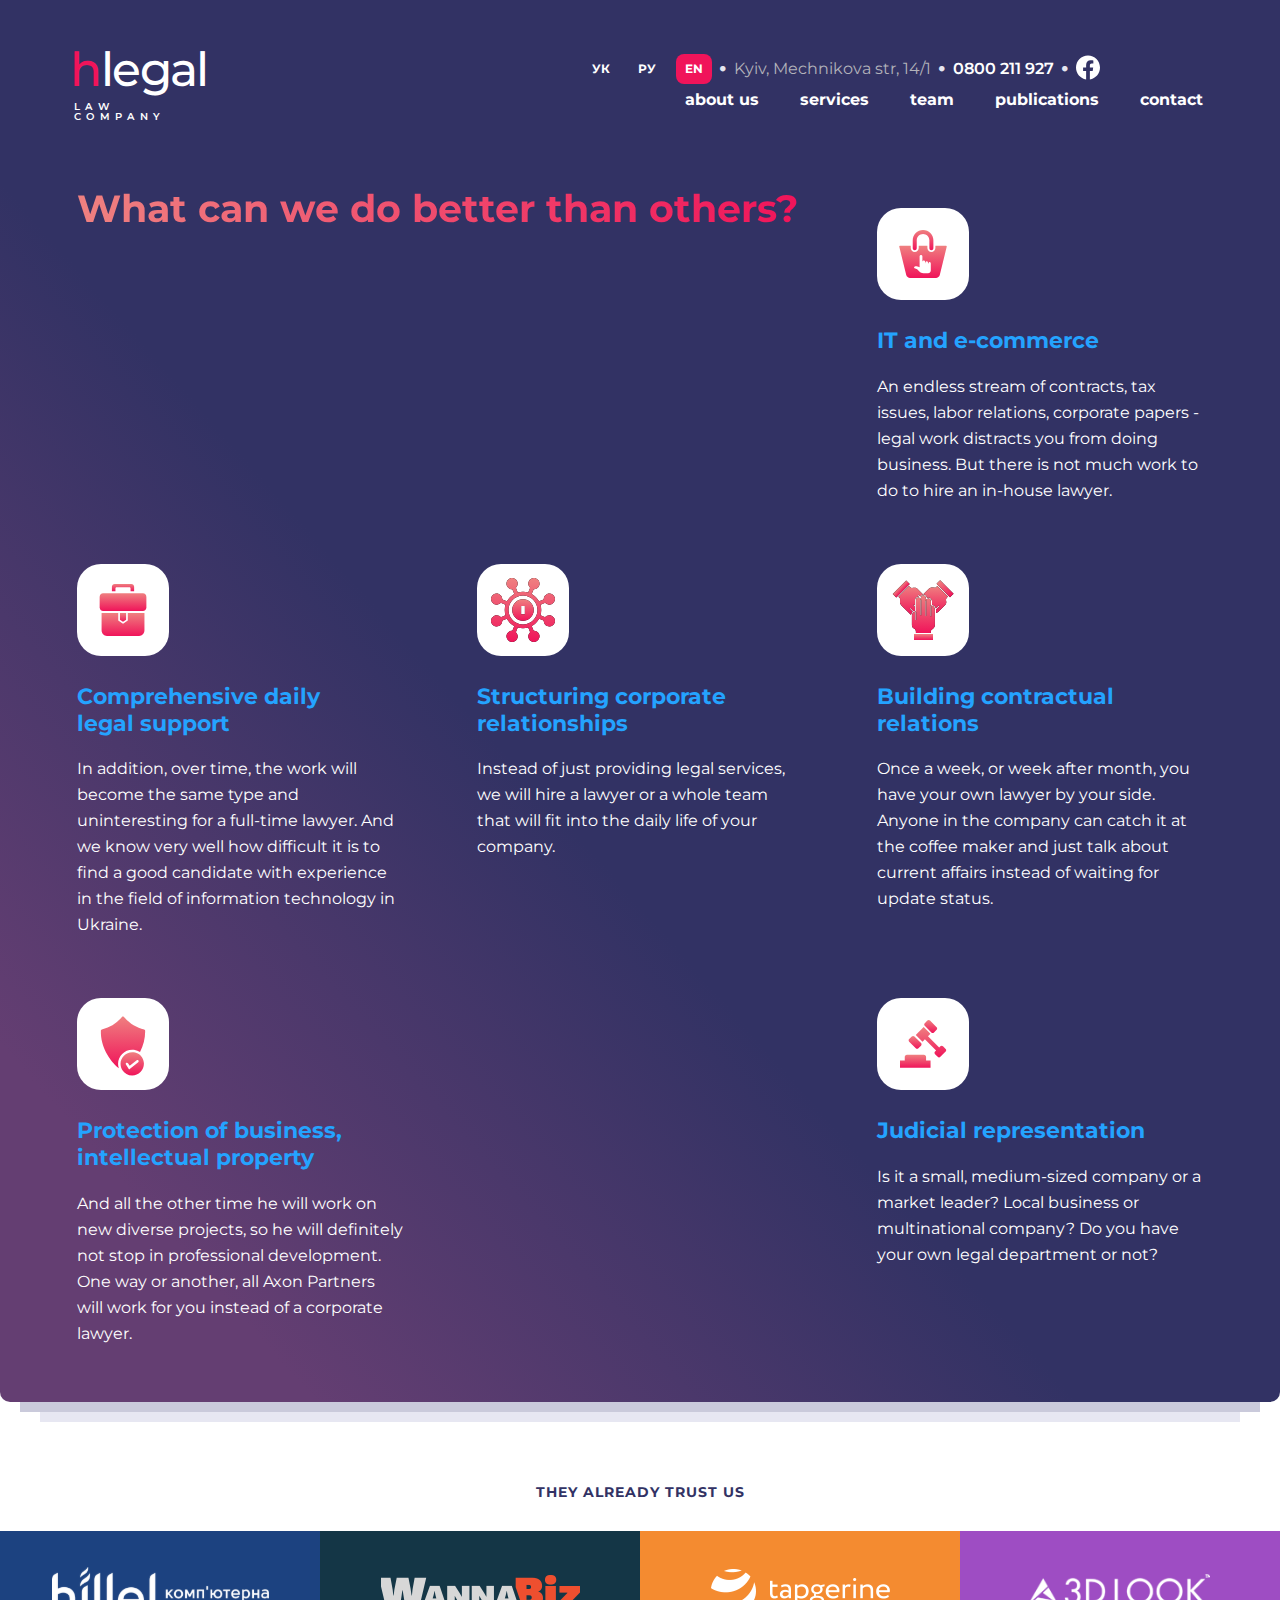
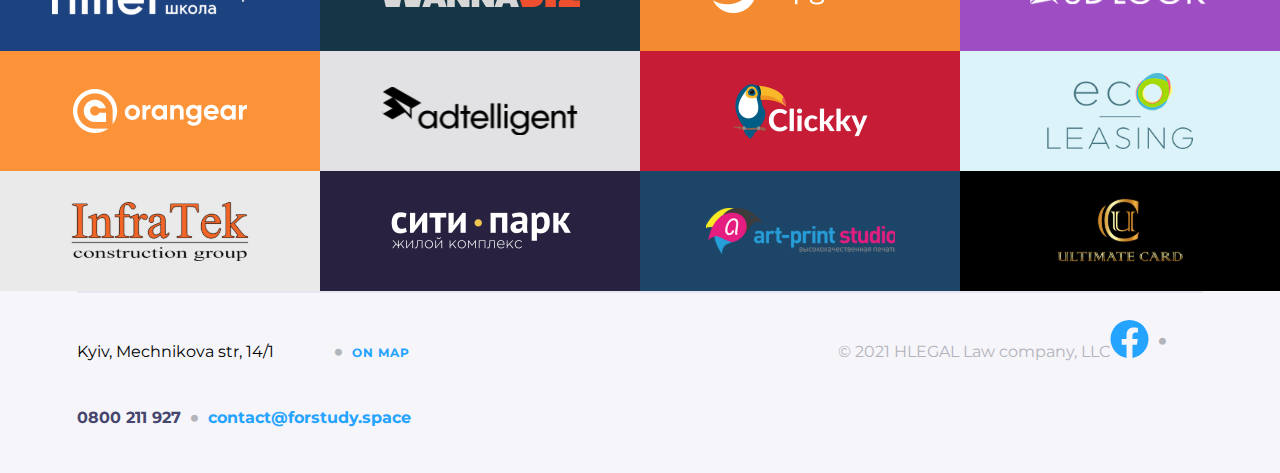
==== commit 50a5ab4f: "the service page has been added, adapting to all breakpoints, the footer has been moved to a separat" ====
--- a/pages/services.html
+++ b/pages/services.html
@@ -5,18 +5,18 @@
     <meta charset="UTF-8">
     <meta http-equiv="X-UA-Compatible" content="IE=edge">
     <meta name="viewport" content="width=device-width, initial-scale=1.0">
-    <title>Document</title>
+    <title>Services</title>
     <link rel="preconnect" href="https://fonts.googleapis.com">
     <link rel="preconnect" href="https://fonts.gstatic.com" crossorigin>
     <link
         href="https://fonts.googleapis.com/css2?family=Montserrat:ital,wght@0,100;0,200;0,300;0,400;0,500;0,600;0,700;0,800;0,900;1,100;1,200;1,300;1,400;1,500;1,600;1,700;1,800;1,900&display=swap"
         rel="stylesheet">
-    <link rel="stylesheet" href="css/font-awesome-4.7.0/css/font-awesome.css">
+    <link rel="stylesheet" href="../css/font-awesome-4.7.0/css/font-awesome.css">
     <link rel="stylesheet" href="../css/style.css">
 </head>
 
 <body>
-    <div class="wrapper">
+    <div class="services__wrapper">
         <section class="section__main">
             <header class="header">
                 <div class="header__section">
@@ -40,7 +40,7 @@
                         <i class="fa fa-circle"></i>
 
                         <a class="social__networking" href="https://www.facebook.com/">
-                            <img class="social__networking-icon" src="img/decoration_icon/facebook_white_icon.svg"
+                            <img class="social__networking-icon" src="../img/decoration_icon/facebook_white_icon.svg"
                                 alt="">
                         </a>
                     </div>
@@ -99,14 +99,12 @@
                 </ul>
             </header>
             <article class="article__description">
-                
-                <h4>
+                <h4 class="article__desription-titel">
                     What can we do better than others?
                 </h4>
 
-
-                <div class="box__description">
-                    <img class="description__img" src="img/decoration_icon/Icon.svg" alt="shopper">
+                <div class="box__description">
+                    <img class="description__img" src="../img/decoration_icon/Icon.svg" alt="shopper">
                     <h5 class="description__titel">
                         IT and e-commerce
                     </h5>
@@ -117,7 +115,7 @@
                     </p>
                 </div>
                 <div class="box__description">
-                    <img class="description__img" src="img/decoration_icon/Icon_1.svg" alt="shopper">
+                    <img class="description__img" src="../img/decoration_icon/Icon_1.svg" alt="shopper">
                     <h5 class="description__titel">
                         Comprehensive daily <br>
                         legal support
@@ -131,7 +129,7 @@
                     </p>
                 </div>
                 <div class="box__description">
-                    <img class="description__img" src="img/decoration_icon/Icon_2.svg" alt="shopper">
+                    <img class="description__img" src="../img/decoration_icon/Icon_2.svg" alt="shopper">
                     <h5 class="description__titel">
                         Structuring corporate relationships
                     </h5>
@@ -142,7 +140,7 @@
                     </p>
                 </div>
                 <div class="box__description">
-                    <img class="description__img" src="img/decoration_icon/Icon_3.svg" alt="shopper">
+                    <img class="description__img" src="../img/decoration_icon/Icon_3.svg" alt="shopper">
                     <h5 class="description__titel">
                         Building contractual relations
                     </h5>
@@ -154,7 +152,7 @@
                     </p>
                 </div>
                 <div class="box__description">
-                    <img class="description__img" src="img/decoration_icon/Icon_4.svg" alt="shopper">
+                    <img class="description__img" src="../img/decoration_icon/Icon_4.svg" alt="shopper">
                     <h5 class="description__titel">
                         Protection of business, intellectual property
                     </h5>
@@ -165,7 +163,7 @@
                     </p>
                 </div>
                 <div class="box__description">
-                    <img class="description__img" src="img/decoration_icon/Icon_5.svg" alt="shopper">
+                    <img class="description__img" src="../img/decoration_icon/Icon_5.svg" alt="shopper">
                     <h5 class="description__titel">
                         Judicial representation
                     </h5>
@@ -187,40 +185,40 @@
             <div class="img__wrapper ">
 
                 <div class="color__block hilel">
-                    <img src="img/client_logo/hillel_logo.svg" alt="">
+                    <img src="../img/client_logo/hillel_logo.svg" alt="">
                 </div>
                 <div class="color__block wanna-biz">
-                    <img src="img/client_logo/wanna_biz.svg" alt="">
+                    <img src="../img/client_logo/wanna_biz.svg" alt="">
                 </div>
                 <div class="color__block tapgerine">
-                    <img src="img/client_logo/tapgerine.svg" alt="">
+                    <img src="../img/client_logo/tapgerine.svg" alt="">
                 </div>
                 <div class="color__block look">
-                    <img src="img/client_logo/3d_look.svg" alt="">
+                    <img src="../img/client_logo/3d_look.svg" alt="">
                 </div>
                 <div class="color__block orange">
-                    <img src="img/client_logo/orange_gear.svg" alt="">
+                    <img src="../img/client_logo/orange_gear.svg" alt="">
                 </div>
                 <div class="color__block adtelige">
-                    <img src="img/client_logo/adtelige.svg" alt="">
+                    <img src="../img/client_logo/adtelige.svg" alt="">
                 </div>
                 <div class="color__block clicky">
-                    <img src="img/client_logo/cliccky.svg" alt="">
+                    <img src="../img/client_logo/cliccky.svg" alt="">
                 </div>
                 <div class="color__block eco-lease">
-                    <img src="img/client_logo/eco_lease.svg" alt="">
+                    <img src="../img/client_logo/eco_lease.svg" alt="">
                 </div>
                 <div class="color__block infra-tek">
-                    <img src="img/client_logo/infra_tek.svg" alt="">
+                    <img src="../img/client_logo/infra_tek.svg" alt="">
                 </div>
                 <div class="color__block city-park">
-                    <img src="img/client_logo/city_park.svg" alt="">
+                    <img src="../img/client_logo/city_park.svg" alt="">
                 </div>
                 <div class="color__block art-print">
-                    <img src="img/client_logo/art_print.svg" alt="">
+                    <img src="../img/client_logo/art_print.svg" alt="">
                 </div>
                 <div class="color__block ultimate-card">
-                    <img src="img/client_logo/ultimate_card.svg" alt="">
+                    <img src="../img/client_logo/ultimate_card.svg" alt="">
                 </div>
             </div>
         </section>
@@ -237,7 +235,7 @@
                     On map
                 </a>
                 <a class="social__networking" href="https://www.facebook.com/">
-                    <img src="img/decoration_icon/facebook_icon.svg" alt="">
+                    <img src="../img/decoration_icon/facebook_icon.svg" alt="">
                 </a>
                 <i class="fa fa-circle"></i>
                 <p class="contact__number">
@@ -253,7 +251,6 @@
             </footer>
         </div>
     </div>
-    <script src="../js/main.js"></script>
 </body>
 
 </html>--- a/css/style.css
+++ b/css/style.css
@@ -552,6 +552,259 @@
 }
 
 @media screen and (min-width: 360px) {
+  .wrapper,
+  .services__wrapper {
+    width: 100%;
+    font-family: 'Montserrat', sans-serif;
+    font-weight: 700;
+  }
+  .wrapper .footer__wrapper,
+  .services__wrapper .footer__wrapper {
+    background: #F5F5FA;
+    width: 100%;
+  }
+  .wrapper .footer__wrapper .footer,
+  .services__wrapper .footer__wrapper .footer {
+    display: -webkit-box;
+    display: -ms-flexbox;
+    display: flex;
+    -webkit-box-orient: vertical;
+    -webkit-box-direction: normal;
+        -ms-flex-direction: column;
+            flex-direction: column;
+    -webkit-box-align: center;
+        -ms-flex-align: center;
+            align-items: center;
+    width: 80%;
+    margin-left: 10%;
+    padding-top: 30px;
+    border-top: 2px solid #E6E6F0;
+    padding-bottom: 20px;
+  }
+  .wrapper .footer__wrapper .footer .fa-circle,
+  .services__wrapper .footer__wrapper .footer .fa-circle {
+    display: none;
+    font-size: 0.5rem;
+  }
+  .wrapper .footer__wrapper .footer .location__contact,
+  .services__wrapper .footer__wrapper .footer .location__contact {
+    font-weight: normal;
+    font-size: 1rem;
+    line-height: 1.25rem;
+  }
+  .wrapper .footer__wrapper .footer .map__link,
+  .services__wrapper .footer__wrapper .footer .map__link {
+    margin-top: 10px;
+    font-weight: bold;
+    font-size: 0.75rem;
+    line-height: 0.9375rem;
+    letter-spacing: 0.0625rem;
+    text-transform: uppercase;
+    color: #24A3FF;
+  }
+  .wrapper .footer__wrapper .footer .social__networking,
+  .services__wrapper .footer__wrapper .footer .social__networking {
+    margin-top: 20px;
+  }
+  .wrapper .footer__wrapper .footer .contact__number,
+  .services__wrapper .footer__wrapper .footer .contact__number {
+    margin-top: 10px;
+    font-weight: bold;
+    font-size: 1rem;
+    line-height: 1.25rem;
+    color: #46466E;
+  }
+  .wrapper .footer__wrapper .footer .contact__mail,
+  .services__wrapper .footer__wrapper .footer .contact__mail {
+    margin-top: 10px;
+    font-weight: bold;
+    font-size: 1rem;
+    line-height: 1.25rem;
+    color: #24A3FF;
+  }
+  .wrapper .footer__wrapper .footer .copyright,
+  .services__wrapper .footer__wrapper .footer .copyright {
+    margin-top: 30px;
+    font-weight: normal;
+    font-size: 1rem;
+    line-height: 1.25rem;
+    color: #B3B3BA;
+  }
+}
+
+@media screen and (min-width: 768px) {
+  .wrapper .footer__wrapper,
+  .services__wrapper .footer__wrapper {
+    background: #F5F5FA;
+    width: 100%;
+  }
+  .wrapper .footer__wrapper .footer,
+  .services__wrapper .footer__wrapper .footer {
+    -webkit-box-orient: horizontal;
+    -webkit-box-direction: normal;
+        -ms-flex-direction: row;
+            flex-direction: row;
+    -ms-flex-wrap: wrap;
+        flex-wrap: wrap;
+    padding-top: 10px;
+    width: 85%;
+    margin-left: 7.5%;
+  }
+  .wrapper .footer__wrapper .footer .location__contact,
+  .wrapper .footer__wrapper .footer .map__link,
+  .wrapper .footer__wrapper .footer .copyright,
+  .wrapper .footer__wrapper .footer .fa-circle:first-of-type,
+  .services__wrapper .footer__wrapper .footer .location__contact,
+  .services__wrapper .footer__wrapper .footer .map__link,
+  .services__wrapper .footer__wrapper .footer .copyright,
+  .services__wrapper .footer__wrapper .footer .fa-circle:first-of-type {
+    margin-top: 17px;
+  }
+  .wrapper .footer__wrapper .footer .location__contact,
+  .services__wrapper .footer__wrapper .footer .location__contact {
+    width: 30.5%;
+    -webkit-box-ordinal-group: -1;
+        -ms-flex-order: -2;
+            order: -2;
+  }
+  .wrapper .footer__wrapper .footer .map__link,
+  .services__wrapper .footer__wrapper .footer .map__link {
+    -webkit-box-ordinal-group: -1;
+        -ms-flex-order: -2;
+            order: -2;
+  }
+  .wrapper .footer__wrapper .footer .copyright,
+  .services__wrapper .footer__wrapper .footer .copyright {
+    -webkit-box-ordinal-group: 0;
+        -ms-flex-order: -1;
+            order: -1;
+    margin-left: 14%;
+  }
+  .wrapper .footer__wrapper .footer .fa-circle,
+  .services__wrapper .footer__wrapper .footer .fa-circle {
+    margin: 0;
+    display: inline;
+    font-size: 0.5rem;
+    color: #B3B3BA;
+    margin-right: 1.5%;
+    margin-left: 1.5%;
+  }
+  .wrapper .footer__wrapper .footer .fa-circle:first-of-type,
+  .services__wrapper .footer__wrapper .footer .fa-circle:first-of-type {
+    -webkit-box-ordinal-group: -1;
+        -ms-flex-order: -2;
+            order: -2;
+  }
+  .wrapper .footer__wrapper .footer .social__networking,
+  .wrapper .footer__wrapper .footer .contact__number,
+  .wrapper .footer__wrapper .footer .contact__mail,
+  .wrapper .footer__wrapper .footer .fa-circle:nth-of-type(2),
+  .wrapper .footer__wrapper .footer .fa-circle:nth-of-type(3),
+  .services__wrapper .footer__wrapper .footer .social__networking,
+  .services__wrapper .footer__wrapper .footer .contact__number,
+  .services__wrapper .footer__wrapper .footer .contact__mail,
+  .services__wrapper .footer__wrapper .footer .fa-circle:nth-of-type(2),
+  .services__wrapper .footer__wrapper .footer .fa-circle:nth-of-type(3) {
+    margin-top: 22px;
+    margin-bottom: 25px;
+  }
+}
+
+@media screen and (min-width: 1024px) {
+  .wrapper .footer__wrapper .footer,
+  .services__wrapper .footer__wrapper .footer {
+    padding-top: 5px;
+    width: 88%;
+    margin-left: 6%;
+  }
+  .wrapper .footer__wrapper .footer .location__contact,
+  .wrapper .footer__wrapper .footer .map__link,
+  .wrapper .footer__wrapper .footer .copyright,
+  .wrapper .footer__wrapper .footer .fa-circle:first-of-type,
+  .services__wrapper .footer__wrapper .footer .location__contact,
+  .services__wrapper .footer__wrapper .footer .map__link,
+  .services__wrapper .footer__wrapper .footer .copyright,
+  .services__wrapper .footer__wrapper .footer .fa-circle:first-of-type {
+    margin-top: 20px;
+  }
+  .wrapper .footer__wrapper .footer .location__contact,
+  .services__wrapper .footer__wrapper .footer .location__contact {
+    width: 22%;
+  }
+  .wrapper .footer__wrapper .footer .map__link,
+  .services__wrapper .footer__wrapper .footer .map__link {
+    -webkit-box-ordinal-group: -1;
+        -ms-flex-order: -2;
+            order: -2;
+  }
+  .wrapper .footer__wrapper .footer .copyright,
+  .services__wrapper .footer__wrapper .footer .copyright {
+    margin-left: 38%;
+  }
+  .wrapper .footer__wrapper .footer .fa-circle,
+  .services__wrapper .footer__wrapper .footer .fa-circle {
+    margin-right: 0.9%;
+    margin-left: 0.9%;
+  }
+}
+
+@media screen and (min-width: 1440px) {
+  .wrapper .footer__wrapper .footer,
+  .services__wrapper .footer__wrapper .footer {
+    padding-top: 5px;
+    width: 92%;
+    margin-left: 4%;
+  }
+  .wrapper .footer__wrapper .footer .location__contact,
+  .wrapper .footer__wrapper .footer .map__link,
+  .wrapper .footer__wrapper .footer .copyright,
+  .wrapper .footer__wrapper .footer .fa-circle:first-of-type,
+  .services__wrapper .footer__wrapper .footer .location__contact,
+  .services__wrapper .footer__wrapper .footer .map__link,
+  .services__wrapper .footer__wrapper .footer .copyright,
+  .services__wrapper .footer__wrapper .footer .fa-circle:first-of-type {
+    margin-top: 22px;
+  }
+  .wrapper .footer__wrapper .footer .location__contact,
+  .services__wrapper .footer__wrapper .footer .location__contact {
+    width: auto;
+  }
+  .wrapper .footer__wrapper .footer .map__link,
+  .services__wrapper .footer__wrapper .footer .map__link {
+    -webkit-box-ordinal-group: -1;
+        -ms-flex-order: -2;
+            order: -2;
+  }
+  .wrapper .footer__wrapper .footer .copyright,
+  .services__wrapper .footer__wrapper .footer .copyright {
+    margin-left: 57.5%;
+  }
+  .wrapper .footer__wrapper .footer .fa-circle,
+  .services__wrapper .footer__wrapper .footer .fa-circle {
+    margin-right: 0.9%;
+    margin-left: 0.9%;
+  }
+}
+
+@media screen and (min-width: 1920px) {
+  .wrapper .footer__wrapper .footer,
+  .services__wrapper .footer__wrapper .footer {
+    padding-top: 5px;
+    width: 83%;
+    margin-left: 8.5%;
+  }
+  .wrapper .footer__wrapper .footer .copyright,
+  .services__wrapper .footer__wrapper .footer .copyright {
+    margin-left: 64%;
+  }
+  .wrapper .footer__wrapper .footer .fa-circle,
+  .services__wrapper .footer__wrapper .footer .fa-circle {
+    margin-right: 0.9%;
+    margin-left: 0.9%;
+  }
+}
+
+@media screen and (min-width: 360px) {
   .wrapper {
     width: 100%;
     font-family: 'Montserrat', sans-serif;
@@ -999,69 +1252,6 @@
     color: #000000;
     margin-bottom: 28px;
   }
-  .wrapper .footer__wrapper {
-    background: #F5F5FA;
-    width: 100%;
-  }
-  .wrapper .footer__wrapper .footer {
-    display: -webkit-box;
-    display: -ms-flexbox;
-    display: flex;
-    -webkit-box-orient: vertical;
-    -webkit-box-direction: normal;
-        -ms-flex-direction: column;
-            flex-direction: column;
-    -webkit-box-align: center;
-        -ms-flex-align: center;
-            align-items: center;
-    width: 80%;
-    margin-left: 10%;
-    padding-top: 30px;
-    border-top: 2px solid #E6E6F0;
-    padding-bottom: 20px;
-  }
-  .wrapper .footer__wrapper .footer .fa-circle {
-    display: none;
-    font-size: 0.5rem;
-  }
-  .wrapper .footer__wrapper .footer .location__contact {
-    font-weight: normal;
-    font-size: 1rem;
-    line-height: 1.25rem;
-  }
-  .wrapper .footer__wrapper .footer .map__link {
-    margin-top: 10px;
-    font-weight: bold;
-    font-size: 0.75rem;
-    line-height: 0.9375rem;
-    letter-spacing: 0.0625rem;
-    text-transform: uppercase;
-    color: #24A3FF;
-  }
-  .wrapper .footer__wrapper .footer .social__networking {
-    margin-top: 20px;
-  }
-  .wrapper .footer__wrapper .footer .contact__number {
-    margin-top: 10px;
-    font-weight: bold;
-    font-size: 1rem;
-    line-height: 1.25rem;
-    color: #46466E;
-  }
-  .wrapper .footer__wrapper .footer .contact__mail {
-    margin-top: 10px;
-    font-weight: bold;
-    font-size: 1rem;
-    line-height: 1.25rem;
-    color: #24A3FF;
-  }
-  .wrapper .footer__wrapper .footer .copyright {
-    margin-top: 30px;
-    font-weight: normal;
-    font-size: 1rem;
-    line-height: 1.25rem;
-    color: #B3B3BA;
-  }
 }
 
 @media screen and (min-width: 768px) {
@@ -1283,65 +1473,6 @@
     background-image: url(../img/publications/publication_img_3.svg);
     background-position: 0 -90px;
   }
-  .wrapper .footer__wrapper {
-    background: #F5F5FA;
-    width: 100%;
-  }
-  .wrapper .footer__wrapper .footer {
-    -webkit-box-orient: horizontal;
-    -webkit-box-direction: normal;
-        -ms-flex-direction: row;
-            flex-direction: row;
-    -ms-flex-wrap: wrap;
-        flex-wrap: wrap;
-    padding-top: 10px;
-    width: 85%;
-    margin-left: 7.5%;
-  }
-  .wrapper .footer__wrapper .footer .location__contact,
-  .wrapper .footer__wrapper .footer .map__link,
-  .wrapper .footer__wrapper .footer .copyright,
-  .wrapper .footer__wrapper .footer .fa-circle:first-of-type {
-    margin-top: 17px;
-  }
-  .wrapper .footer__wrapper .footer .location__contact {
-    width: 30.5%;
-    -webkit-box-ordinal-group: -1;
-        -ms-flex-order: -2;
-            order: -2;
-  }
-  .wrapper .footer__wrapper .footer .map__link {
-    -webkit-box-ordinal-group: -1;
-        -ms-flex-order: -2;
-            order: -2;
-  }
-  .wrapper .footer__wrapper .footer .copyright {
-    -webkit-box-ordinal-group: 0;
-        -ms-flex-order: -1;
-            order: -1;
-    margin-left: 14%;
-  }
-  .wrapper .footer__wrapper .footer .fa-circle {
-    margin: 0;
-    display: inline;
-    font-size: 0.5rem;
-    color: #B3B3BA;
-    margin-right: 1.5%;
-    margin-left: 1.5%;
-  }
-  .wrapper .footer__wrapper .footer .fa-circle:first-of-type {
-    -webkit-box-ordinal-group: -1;
-        -ms-flex-order: -2;
-            order: -2;
-  }
-  .wrapper .footer__wrapper .footer .social__networking,
-  .wrapper .footer__wrapper .footer .contact__number,
-  .wrapper .footer__wrapper .footer .contact__mail,
-  .wrapper .footer__wrapper .footer .fa-circle:nth-of-type(2),
-  .wrapper .footer__wrapper .footer .fa-circle:nth-of-type(3) {
-    margin-top: 22px;
-    margin-bottom: 25px;
-  }
 }
 
 @media screen and (min-width: 1024px) {
@@ -1512,32 +1643,6 @@
   .wrapper .section__publication .publication__box .publication:last-of-type .third-publication {
     background-position: 0 0;
   }
-  .wrapper .footer__wrapper .footer {
-    padding-top: 5px;
-    width: 88%;
-    margin-left: 6%;
-  }
-  .wrapper .footer__wrapper .footer .location__contact,
-  .wrapper .footer__wrapper .footer .map__link,
-  .wrapper .footer__wrapper .footer .copyright,
-  .wrapper .footer__wrapper .footer .fa-circle:first-of-type {
-    margin-top: 20px;
-  }
-  .wrapper .footer__wrapper .footer .location__contact {
-    width: 22%;
-  }
-  .wrapper .footer__wrapper .footer .map__link {
-    -webkit-box-ordinal-group: -1;
-        -ms-flex-order: -2;
-            order: -2;
-  }
-  .wrapper .footer__wrapper .footer .copyright {
-    margin-left: 38%;
-  }
-  .wrapper .footer__wrapper .footer .fa-circle {
-    margin-right: 0.9%;
-    margin-left: 0.9%;
-  }
 }
 
 @media screen and (min-width: 1440px) {
@@ -1663,32 +1768,6 @@
   .wrapper .section__publication .publication__box .publication:last-of-type .third-publication {
     background-position: 0 0;
   }
-  .wrapper .footer__wrapper .footer {
-    padding-top: 5px;
-    width: 92%;
-    margin-left: 4%;
-  }
-  .wrapper .footer__wrapper .footer .location__contact,
-  .wrapper .footer__wrapper .footer .map__link,
-  .wrapper .footer__wrapper .footer .copyright,
-  .wrapper .footer__wrapper .footer .fa-circle:first-of-type {
-    margin-top: 22px;
-  }
-  .wrapper .footer__wrapper .footer .location__contact {
-    width: auto;
-  }
-  .wrapper .footer__wrapper .footer .map__link {
-    -webkit-box-ordinal-group: -1;
-        -ms-flex-order: -2;
-            order: -2;
-  }
-  .wrapper .footer__wrapper .footer .copyright {
-    margin-left: 57.5%;
-  }
-  .wrapper .footer__wrapper .footer .fa-circle {
-    margin-right: 0.9%;
-    margin-left: 0.9%;
-  }
 }
 
 @media screen and (min-width: 1920px) {
@@ -1806,17 +1885,1037 @@
   .wrapper .section__publication .publication__box .publication:last-of-type p {
     width: 85%;
   }
-  .wrapper .footer__wrapper .footer {
-    padding-top: 5px;
+}
+
+@media screen and (min-width: 360px) {
+  .services__wrapper {
+    width: 100%;
+    font-family: 'Montserrat', sans-serif;
+    font-weight: 700;
+  }
+  .services__wrapper .section__main {
+    background: linear-gradient(228.57deg, #323264 11.93%, #323264 57.17%, #643E72 87.46%);
+    border-radius: 0 0 10px 10px;
+    -webkit-box-shadow: 0 30px 0 -20px #CACADB,+ 0 60px 0 -40px #E7E7F2;
+            box-shadow: 0 30px 0 -20px #CACADB,+ 0 60px 0 -40px #E7E7F2;
+  }
+  .services__wrapper .section__main .header {
+    position: relative;
+    z-index: 10;
+  }
+  .services__wrapper .section__main .header .header__section {
+    display: -webkit-box;
+    display: -ms-flexbox;
+    display: flex;
+    -webkit-box-pack: start;
+        -ms-flex-pack: start;
+            justify-content: flex-start;
+    width: 100%;
+    background: rgba(245, 245, 250, 0.2);
+  }
+  .services__wrapper .section__main .header .header__section .language__menu {
+    display: -webkit-box;
+    display: -ms-flexbox;
+    display: flex;
+    -ms-flex-pack: distribute;
+        justify-content: space-around;
+    width: 35%;
+    padding: 3%;
+  }
+  .services__wrapper .section__main .header .header__section .language__menu .language__item {
+    padding: 5%;
+    border-radius: 8px;
+    font-size: 0.75rem;
+    color: #fff;
+  }
+  .services__wrapper .section__main .header .header__section .language__menu .language__item:last-of-type {
+    background: #f0145a;
+  }
+  .services__wrapper .section__main .header .header__section .header__contact {
+    width: 65%;
+    display: -webkit-box;
+    display: -ms-flexbox;
+    display: flex;
+    -webkit-box-pack: end;
+        -ms-flex-pack: end;
+            justify-content: flex-end;
+    -webkit-box-align: center;
+        -ms-flex-align: center;
+            align-items: center;
+  }
+  .services__wrapper .section__main .header .header__section .header__contact .fa-circle {
+    display: none;
+  }
+  .services__wrapper .section__main .header .header__section .header__contact .location__contact {
+    display: none;
+  }
+  .services__wrapper .section__main .header .header__section .header__contact .phone {
+    font-size: 1rem;
+    color: #fff;
+    margin-right: 7%;
+  }
+  .services__wrapper .section__main .header .header__section .header__contact .social__networking {
+    display: none;
+  }
+  .services__wrapper .section__main .header .header__menu {
+    display: -webkit-box;
+    display: -ms-flexbox;
+    display: flex;
+    -webkit-box-pack: justify;
+        -ms-flex-pack: justify;
+            justify-content: space-between;
+  }
+  .services__wrapper .section__main .header .header__menu .logo__wrapper .logo {
+    display: -webkit-box;
+    display: -ms-flexbox;
+    display: flex;
+    -webkit-box-orient: horizontal;
+    -webkit-box-direction: normal;
+        -ms-flex-direction: row;
+            flex-direction: row;
+    margin: 8.3% 7.3% 0 7.3%;
+  }
+  .services__wrapper .section__main .header .header__menu .logo__wrapper .logo p {
+    font-size: 1.5rem;
+    font-weight: 600;
+    color: #fff;
+  }
+  .services__wrapper .section__main .header .header__menu .logo__wrapper .logo p:first-of-type {
+    color: #f0145a;
+  }
+  .services__wrapper .section__main .header .header__menu .logo__wrapper .logo p:last-of-type {
+    color: #f0145a;
+    margin: 0 2%;
+    font-size: 1.7rem;
+  }
+  .services__wrapper .section__main .header .header__menu .logo__wrapper .logo .logo__item {
+    margin: 2% 1.2%;
+    color: #fff;
+    font-size: 1.3rem;
+    font-weight: 400;
+  }
+  .services__wrapper .section__main .header .header__menu .logo__wrapper .logo__titel {
+    margin: 1% 8.9%;
+    font-size: 0.3rem;
+    letter-spacing: 0.195rem;
+    font-weight: 600;
+    color: #fff;
+  }
+  .services__wrapper .section__main .header #check__menu {
+    display: none;
+  }
+  .services__wrapper .section__main .header #check__menu:checked ~ .nav {
+    display: table;
+  }
+  .services__wrapper .section__main .header #check__menu:checked ~ label span {
+    display: none;
+  }
+  .services__wrapper .section__main .header #check__menu:checked ~ label .header__burger::before {
+    top: 8px;
+    -webkit-transform: rotate(-45deg);
+            transform: rotate(-45deg);
+    -webkit-transition: 0.3s all;
+    transition: 0.3s all;
+    background-color: #ec6f5d;
+  }
+  .services__wrapper .section__main .header #check__menu:checked ~ label .header__burger::after {
+    bottom: 10px;
+    -webkit-transform: rotate(45deg);
+            transform: rotate(45deg);
+    -webkit-transition: 0.3s all;
+    transition: 0.3s all;
+    background-color: #ec6f5d;
+  }
+  .services__wrapper .section__main .header .header__burger {
+    position: absolute;
+    top: 68px;
+    right: 6%;
+    display: block;
+    width: 18px;
+    height: 20px;
+    z-index: 560;
+    cursor: pointer;
+  }
+  .services__wrapper .section__main .header .header__burger span {
+    position: absolute;
+    padding: 2%;
+    top: 6px;
+    left: 0;
+    width: 100%;
+    height: 2px;
+    background-color: #fff;
+  }
+  .services__wrapper .section__main .header .header__burger::before, .services__wrapper .section__main .header .header__burger::after {
+    content: '';
+    background-color: #fff;
+    position: absolute;
+    width: 100%;
+    height: 2px;
+    left: 0;
+    -webkit-transition: 0.2s all;
+    transition: 0.2s all;
+  }
+  .services__wrapper .section__main .header .header__burger::before {
+    top: 0;
+  }
+  .services__wrapper .section__main .header .header__burger::after {
+    bottom: 6px;
+  }
+  .services__wrapper .section__main .header .nav {
+    display: none;
+    position: absolute;
+    top: 45px;
+    width: 95%;
+    z-index: 555;
+    -webkit-box-align: center;
+        -ms-flex-align: center;
+            align-items: center;
+    margin-left: 2.5%;
+    background: #fff;
+    border-radius: 12px 12px 0px 0px;
+  }
+  .services__wrapper .section__main .header .nav .nav__item {
+    width: 93%;
+    margin-left: 3.5%;
+    display: -webkit-box;
+    display: -ms-flexbox;
+    display: flex;
+    -webkit-box-pack: center;
+        -ms-flex-pack: center;
+            justify-content: center;
+    background: #F5F5FA;
+    border-radius: 12px;
+    padding: 2%;
+    margin-bottom: 4%;
+  }
+  .services__wrapper .section__main .header .nav .nav__item:first-of-type {
+    margin-top: 63px;
+  }
+  .services__wrapper .section__main .header .nav .nav__link {
+    font-size: 1.5rem;
+    line-height: 1.8125rem;
+    font-weight: bold;
+    color: #24a3ff;
+  }
+  .services__wrapper .section__main .header .nav .nav__link:active {
+    color: #f0145a;
+  }
+  .services__wrapper .section__main .header .nav .nav__link:hover::after {
+    content: '';
+    position: absolute;
+    bottom: 0;
+    left: 0;
+    width: 100%;
+  }
+  .services__wrapper .section__main .article__description {
+    display: -webkit-box;
+    display: -ms-flexbox;
+    display: flex;
+    -webkit-box-orient: vertical;
+    -webkit-box-direction: normal;
+        -ms-flex-direction: column;
+            flex-direction: column;
+    width: 85%;
+    margin-left: 7.5%;
+  }
+  .services__wrapper .section__main .article__description .article__desription-titel {
+    margin-top: 38px;
+    font-size: 1.875rem;
+    line-height: 2.31rem;
+    font-weight: bold;
+    color: transparent;
+    -webkit-background-clip: text;
+    background-clip: text;
+    background-image: linear-gradient(90.13deg, #EF8080 0.84%, #F0145A 99.96%);
+  }
+  .services__wrapper .section__main .article__description .box__description {
+    margin-top: 30px;
+  }
+  .services__wrapper .section__main .article__description .box__description .description__titel {
+    margin-top: 25px;
+    font-weight: bold;
+    font-size: 1.375rem;
+    line-height: 1.68rem;
+    color: #24A3FF;
+  }
+  .services__wrapper .section__main .article__description .box__description .description__text {
+    margin-top: 19px;
+    font-style: normal;
+    font-weight: normal;
+    font-size: 1rem;
+    line-height: 1.625rem;
+    color: #fff;
+  }
+  .services__wrapper .clients {
+    display: -webkit-box;
+    display: -ms-flexbox;
+    display: flex;
+    -webkit-box-orient: vertical;
+    -webkit-box-direction: normal;
+        -ms-flex-direction: column;
+            flex-direction: column;
+    -webkit-box-align: center;
+        -ms-flex-align: center;
+            align-items: center;
+  }
+  .services__wrapper .clients .clients__titel {
+    margin-top: 78px;
+    margin-bottom: 30px;
+    font-weight: bold;
+    font-size: 0.875rem;
+    line-height: 1.06rem;
+    letter-spacing: 1px;
+    text-transform: uppercase;
+    color: #323264;
+  }
+  .services__wrapper .clients .img__wrapper {
+    display: -webkit-box;
+    display: -ms-flexbox;
+    display: flex;
+    -webkit-box-orient: vertical;
+    -webkit-box-direction: normal;
+        -ms-flex-direction: column;
+            flex-direction: column;
+    width: 100%;
+  }
+  .services__wrapper .clients .img__wrapper .color__block {
+    width: 100%;
+    height: 120px;
+    display: -webkit-box;
+    display: -ms-flexbox;
+    display: flex;
+    -webkit-box-pack: center;
+        -ms-flex-pack: center;
+            justify-content: center;
+    -webkit-box-align: center;
+        -ms-flex-align: center;
+            align-items: center;
+  }
+  .services__wrapper .clients .img__wrapper .hilel {
+    background: #1C4280;
+  }
+  .services__wrapper .clients .img__wrapper .wanna-biz {
+    background: #143646;
+  }
+  .services__wrapper .clients .img__wrapper .tapgerine {
+    background: -webkit-gradient(linear, left bottom, left top, from(#F48B30), to(#F48B30));
+    background: linear-gradient(0deg, #F48B30, #F48B30);
+  }
+  .services__wrapper .clients .img__wrapper .look {
+    background: #9E4DC3;
+  }
+  .services__wrapper .clients .img__wrapper .orange {
+    background: #FD9339;
+  }
+  .services__wrapper .clients .img__wrapper .adtelige {
+    background: #E2E2E4;
+  }
+  .services__wrapper .clients .img__wrapper .clicky {
+    background: #C71C36;
+    display: none;
+  }
+  .services__wrapper .clients .img__wrapper .eco-lease {
+    background: #DCF3F9;
+    display: none;
+  }
+  .services__wrapper .clients .img__wrapper .infra-tek {
+    background: #EAEAEA;
+    display: none;
+  }
+  .services__wrapper .clients .img__wrapper .city-park {
+    background: #282240;
+    display: none;
+  }
+  .services__wrapper .clients .img__wrapper .art-print {
+    background: #1D4568;
+    display: none;
+  }
+  .services__wrapper .clients .img__wrapper .ultimate-card {
+    background: #000000;
+    display: none;
+  }
+  .services__wrapper .section__publication {
+    display: -webkit-box;
+    display: -ms-flexbox;
+    display: flex;
+    -webkit-box-align: center;
+        -ms-flex-align: center;
+            align-items: center;
+    -webkit-box-orient: vertical;
+    -webkit-box-direction: normal;
+        -ms-flex-direction: column;
+            flex-direction: column;
+    background: #F5F5FA;
+    padding-bottom: 34px;
+  }
+  .services__wrapper .section__publication a {
+    width: 85%;
+    margin-top: 30px;
+    font-weight: bold;
+    font-size: 0.875rem;
+    line-height: 1.0625rem;
+    letter-spacing: 0.0625rem;
+    text-transform: uppercase;
+    color: #24A3FF;
+  }
+  .services__wrapper .section__publication h2 {
+    width: 85%;
+    margin-top: 5px;
+    font-weight: bold;
+    font-size: 1.875rem;
+    line-height: 2.3125rem;
+    color: transparent;
+    -webkit-background-clip: text;
+    background-clip: text;
+    background-image: linear-gradient(90.13deg, #EF8080 0.84%, #F0145A 99.96%);
+  }
+  .services__wrapper .section__publication .publication__box {
+    display: -webkit-box;
+    display: -ms-flexbox;
+    display: flex;
+    -webkit-box-align: center;
+        -ms-flex-align: center;
+            align-items: center;
+    -webkit-box-orient: vertical;
+    -webkit-box-direction: normal;
+        -ms-flex-direction: column;
+            flex-direction: column;
+  }
+  .services__wrapper .section__publication .publication__box .publication {
+    width: 85%;
+    margin-top: 30px;
+    background: #FFFFFF;
+    border-radius: 10px;
+  }
+  .services__wrapper .section__publication .publication__box .publication .publication__img {
+    height: 200px;
+    background-size: 100%;
+    background-repeat: no-repeat;
+  }
+  .services__wrapper .section__publication .publication__box .publication .firs-publication {
+    background-image: url(../img/publications/publication_img_1.svg);
+  }
+  .services__wrapper .section__publication .publication__box .publication .second-publication {
+    background-image: url(../img/publications/publication_img_2.svg);
+    background-position: 0 0;
+  }
+  .services__wrapper .section__publication .publication__box .publication .third-publication {
+    background-image: url(../img/publications/publication_img_3.svg);
+  }
+  .services__wrapper .section__publication .publication__box .publication h3 {
+    width: 80%;
+    margin-left: 30px;
+    margin-top: 30px;
+    font-weight: bold;
+    font-size: 1rem;
+    line-height: 1.25rem;
+    color: #24A3FF;
+  }
+  .services__wrapper .section__publication .publication__box .publication h4 {
+    width: 80%;
+    margin: 15px 30px;
+    padding-bottom: 15px;
+    font-weight: bold;
+    font-size: 0.75rem;
+    line-height: 0.9375rem;
+    letter-spacing: 0.0625rem;
+    text-transform: uppercase;
+    color: #B3B3BA;
+    border-bottom: 4px solid #E6E6F0;
+  }
+  .services__wrapper .section__publication .publication__box .publication p {
+    width: 80%;
+    margin-left: 30px;
+    font-weight: normal;
+    font-size: 0.875rem;
+    line-height: 1.375rem;
+    color: #000000;
+    margin-bottom: 28px;
+  }
+}
+
+@media screen and (min-width: 768px) {
+  .services__wrapper .section__main {
+    margin-bottom: 30px;
+  }
+  .services__wrapper .section__main .header .header__section {
+    display: -webkit-box;
+    display: -ms-flexbox;
+    display: flex;
+    -webkit-box-pack: start;
+        -ms-flex-pack: start;
+            justify-content: flex-start;
+    -webkit-box-align: center;
+        -ms-flex-align: center;
+            align-items: center;
+    width: 100%;
+    background: none;
+  }
+  .services__wrapper .section__main .header .header__section .language__menu {
+    display: -webkit-box;
+    display: -ms-flexbox;
+    display: flex;
+    -webkit-box-pack: justify;
+        -ms-flex-pack: justify;
+            justify-content: space-between;
+    width: 12.3%;
+    padding: 0;
+    margin-top: 48px;
+    margin-left: 8%;
+  }
+  .services__wrapper .section__main .header .header__section .language__menu .language__item {
+    margin: 0;
+    padding: 7%;
+  }
+  .services__wrapper .section__main .header .header__section .header__contact {
+    width: 50%;
+    display: -webkit-box;
+    display: -ms-flexbox;
+    display: flex;
+    -webkit-box-pack: none;
+        -ms-flex-pack: none;
+            justify-content: none;
+    -webkit-box-align: center;
+        -ms-flex-align: center;
+            align-items: center;
+    margin-top: 48px;
+  }
+  .services__wrapper .section__main .header .header__section .header__contact .fa-circle {
+    display: inline;
+    color: #E6E6F0;
+    font-size: 0.4rem;
+    margin: 0 1.5%;
+  }
+  .services__wrapper .section__main .header .header__section .header__contact .location__contact {
+    display: inline;
+    color: #B3B3BA;
+    font-weight: normal;
+    font-size: 1rem;
+    line-height: 1.25rem;
+  }
+  .services__wrapper .section__main .header .header__section .header__contact .phone {
+    font-weight: 600;
+    margin-right: 0;
+  }
+  .services__wrapper .section__main .header .header__section .header__contact .social__networking {
+    display: inline;
+  }
+  .services__wrapper .section__main .header .header__menu {
+    display: -webkit-box;
+    display: -ms-flexbox;
+    display: flex;
+    -webkit-box-pack: justify;
+        -ms-flex-pack: justify;
+            justify-content: space-between;
+  }
+  .services__wrapper .section__main .header .header__menu .logo__wrapper {
+    width: 100%;
+  }
+  .services__wrapper .section__main .header .header__menu .logo__wrapper .logo {
+    display: -webkit-box;
+    display: -ms-flexbox;
+    display: flex;
+    -webkit-box-orient: horizontal;
+    -webkit-box-direction: normal;
+        -ms-flex-direction: row;
+            flex-direction: row;
+    margin-top: 25px;
+    margin-left: 7%;
+  }
+  .services__wrapper .section__main .header .header__menu .logo__wrapper .logo p {
+    font-size: 2.85rem;
+    font-weight: 500;
+  }
+  .services__wrapper .section__main .header .header__menu .logo__wrapper .logo p:last-of-type {
+    margin: 5px 0;
+    font-size: 3rem;
+    font-weight: 600;
+  }
+  .services__wrapper .section__main .header .header__menu .logo__wrapper .logo .logo__item {
+    margin: 8px 0.6%;
+    font-size: 2.3rem;
+    font-weight: 400;
+  }
+  .services__wrapper .section__main .header .header__menu .logo__wrapper .logo__titel {
+    margin-top: 0;
+    margin-left: 7.5%;
+    font-size: 0.6rem;
+    letter-spacing: 0.335rem;
+  }
+  .services__wrapper .section__main .header #check__menu {
+    display: none;
+  }
+  .services__wrapper .section__main .header .header__burger {
+    display: none;
+  }
+  .services__wrapper .section__main .header .nav {
+    display: -webkit-box;
+    display: -ms-flexbox;
+    display: flex;
+    -webkit-box-align: center;
+        -ms-flex-align: center;
+            align-items: center;
+    -webkit-box-pack: justify;
+        -ms-flex-pack: justify;
+            justify-content: space-between;
+    top: 195px;
+    left: 5.5%;
+    width: 54%;
+    background: none;
+  }
+  .services__wrapper .section__main .header .nav .nav__item {
+    width: auto;
+    display: -webkit-box;
+    display: -ms-flexbox;
+    display: flex;
+    background: none;
+    padding: 0;
+    margin: 0;
+  }
+  .services__wrapper .section__main .header .nav .nav__item:first-of-type {
+    margin-top: 0;
+  }
+  .services__wrapper .section__main .header .nav .nav__link {
+    font-size: 1rem;
+    line-height: 1.25rem;
+    color: #fff;
+    border-bottom: 3px solid #323264;
+  }
+  .services__wrapper .section__main .header .nav .nav__link:hover {
+    color: #F0145A;
+    border-bottom: 3px solid #F0145A;
+  }
+  .services__wrapper .section__main .article__description {
+    margin-top: 67px;
+    -ms-flex-wrap: wrap;
+        flex-wrap: wrap;
+    -webkit-box-orient: horizontal;
+    -webkit-box-direction: normal;
+        -ms-flex-direction: row;
+            flex-direction: row;
+    -webkit-box-pack: justify;
+        -ms-flex-pack: justify;
+            justify-content: space-between;
+    padding-bottom: 55px;
+  }
+  .services__wrapper .section__main .article__description .article__desription-titel {
+    font-size: 2.375rem;
+    line-height: 2.875rem;
+  }
+  .services__wrapper .section__main .article__description .box__description {
+    margin-top: 59px;
+    width: 45%;
+  }
+  .services__wrapper .section__main .article__description .box__description .description__titel {
+    margin-top: 25px;
+    font-weight: bold;
+    font-size: 1.375rem;
+    line-height: 1.68rem;
+    color: #24A3FF;
+  }
+  .services__wrapper .section__main .article__description .box__description .description__text {
+    margin-top: 19px;
+    font-style: normal;
+    font-weight: normal;
+    font-size: 1rem;
+    line-height: 1.625rem;
+    color: #fff;
+  }
+  .services__wrapper .clients .clients__titel {
+    margin-top: 52px;
+  }
+  .services__wrapper .clients .img__wrapper {
+    -webkit-box-orient: horizontal;
+    -webkit-box-direction: normal;
+        -ms-flex-direction: row;
+            flex-direction: row;
+    -ms-flex-wrap: wrap;
+        flex-wrap: wrap;
+  }
+  .services__wrapper .clients .img__wrapper .color__block {
+    width: 33.3333%;
+  }
+  .services__wrapper .clients .img__wrapper .clicky {
+    display: -webkit-box;
+    display: -ms-flexbox;
+    display: flex;
+  }
+  .services__wrapper .clients .img__wrapper .eco-lease {
+    display: -webkit-box;
+    display: -ms-flexbox;
+    display: flex;
+  }
+  .services__wrapper .clients .img__wrapper .infra-tek {
+    display: -webkit-box;
+    display: -ms-flexbox;
+    display: flex;
+  }
+  .services__wrapper .clients .img__wrapper .city-park {
+    display: -webkit-box;
+    display: -ms-flexbox;
+    display: flex;
+  }
+  .services__wrapper .clients .img__wrapper .art-print {
+    display: -webkit-box;
+    display: -ms-flexbox;
+    display: flex;
+  }
+  .services__wrapper .clients .img__wrapper .ultimate-card {
+    display: -webkit-box;
+    display: -ms-flexbox;
+    display: flex;
+  }
+}
+
+@media screen and (min-width: 1024px) {
+  .services__wrapper .section__main {
+    margin-bottom: 30px;
+  }
+  .services__wrapper .section__main .header {
+    position: none;
+    display: -webkit-box;
+    display: -ms-flexbox;
+    display: flex;
+  }
+  .services__wrapper .section__main .header .header__section {
+    -webkit-box-pack: end;
+        -ms-flex-pack: end;
+            justify-content: flex-end;
+    -webkit-box-align: center;
+        -ms-flex-align: center;
+            align-items: center;
+    -webkit-box-ordinal-group: 3;
+        -ms-flex-order: 2;
+            order: 2;
+    margin-top: 16px;
+  }
+  .services__wrapper .section__main .header .header__section .language__menu {
+    margin-top: 0;
+    width: 12%;
+  }
+  .services__wrapper .section__main .header .header__section .language__menu .language__item {
+    padding: 7%;
+  }
+  .services__wrapper .section__main .header .header__section .header__contact {
+    -webkit-box-pack: start;
+        -ms-flex-pack: start;
+            justify-content: flex-start;
+    margin-top: 0;
+    -webkit-box-align: center;
+        -ms-flex-align: center;
+            align-items: center;
+    width: 53%;
+  }
+  .services__wrapper .section__main .header .header__menu {
+    display: -webkit-box;
+    display: -ms-flexbox;
+    display: flex;
+    -webkit-box-ordinal-group: 2;
+        -ms-flex-order: 1;
+            order: 1;
+    -webkit-box-pack: justify;
+        -ms-flex-pack: justify;
+            justify-content: space-between;
+    margin-top: 46px;
+    margin-left: 5.5%;
+  }
+  .services__wrapper .section__main .header .header__menu .logo__wrapper {
+    width: 100%;
+  }
+  .services__wrapper .section__main .header .header__menu .logo__wrapper .logo {
+    display: -webkit-box;
+    display: -ms-flexbox;
+    display: flex;
+    -webkit-box-orient: horizontal;
+    -webkit-box-direction: normal;
+        -ms-flex-direction: row;
+            flex-direction: row;
+    margin-top: 0;
+    margin-left: 0;
+  }
+  .services__wrapper .section__main .header .header__menu .logo__wrapper .logo p {
+    font-size: 2.95rem;
+    letter-spacing: -0.1rem;
+  }
+  .services__wrapper .section__main .header .header__menu .logo__wrapper .logo p:last-of-type {
+    display: none;
+  }
+  .services__wrapper .section__main .header .header__menu .logo__wrapper .logo .logo__item {
+    display: none;
+  }
+  .services__wrapper .section__main .header .header__menu .logo__wrapper .logo__titel {
+    width: 100%;
+    margin-top: 9px;
+    margin-left: 2.5%;
+    font-size: 0.6rem;
+    letter-spacing: 0.335rem;
+  }
+  .services__wrapper .section__main .header .nav {
+    display: -webkit-box;
+    display: -ms-flexbox;
+    display: flex;
+    -webkit-box-align: center;
+        -ms-flex-align: center;
+            align-items: center;
+    -webkit-box-pack: justify;
+        -ms-flex-pack: justify;
+            justify-content: space-between;
+    top: 90px;
+    left: 51%;
+    width: 40.5%;
+    background: none;
+  }
+  .services__wrapper .section__main .article__description {
+    width: 88%;
+    margin-left: 6%;
+    margin-top: 25px;
+    -ms-flex-wrap: wrap;
+        flex-wrap: wrap;
+    -webkit-box-orient: horizontal;
+    -webkit-box-direction: normal;
+        -ms-flex-direction: row;
+            flex-direction: row;
+    -webkit-box-pack: justify;
+        -ms-flex-pack: justify;
+            justify-content: space-between;
+  }
+  .services__wrapper .section__main .article__description .specifications {
+    width: 48.5%;
+    -webkit-box-align: end;
+        -ms-flex-align: end;
+            align-items: flex-end;
+    -webkit-box-orient: vertical;
+    -webkit-box-direction: normal;
+        -ms-flex-direction: column;
+            flex-direction: column;
+    padding-bottom: none;
+    padding-right: 6.2%;
+    border-right: solid 4px rgba(255, 255, 255, 0.3);
+    border-bottom: none;
+  }
+  .services__wrapper .section__main .article__description .specifications .specifications__item {
+    margin: 15px 0;
+  }
+  .services__wrapper .section__main .article__description .article__item {
+    width: 45%;
+    margin-top: 150px;
+    margin-left: 5%;
+  }
+  .services__wrapper .section__main .article__description .article__item .description__text {
+    margin-top: 30px;
+  }
+  .services__wrapper .section__main .article__description a {
+    width: 100%;
+    margin-top: 50px;
+  }
+  .services__wrapper .section__main .article__description .box__description {
+    margin-top: 60px;
+    width: 29%;
+  }
+  .services__wrapper .section__main .article__description .box__description .description__titel {
+    margin-top: 25px;
+    font-weight: bold;
+    font-size: 1.375rem;
+    line-height: 1.68rem;
+    color: #24A3FF;
+  }
+  .services__wrapper .section__main .article__description .box__description .description__text {
+    margin-top: 19px;
+    font-style: normal;
+    font-weight: normal;
+    font-size: 1rem;
+    line-height: 1.625rem;
+    color: #fff;
+  }
+  .services__wrapper .section__person {
+    width: 88%;
+    margin-left: 6%;
+  }
+  .services__wrapper .section__person .section__item .slider .slider__item .content__box {
+    display: -webkit-box;
+    display: -ms-flexbox;
+    display: flex;
+    -ms-flex-wrap: wrap;
+        flex-wrap: wrap;
+  }
+  .services__wrapper .section__person .section__item .slider .slider__item .content__box .tablet__hd {
+    width: 44.5%;
+    position: relative;
+    top: 0;
+    left: 0;
+  }
+  .services__wrapper .section__person .section__item .slider .slider__item .content__box .img__mobile,
+  .services__wrapper .section__person .section__item .slider .slider__item .content__box .tablet__sd,
+  .services__wrapper .section__person .section__item .slider .slider__item .content__box .desktop__hd,
+  .services__wrapper .section__person .section__item .slider .slider__item .content__box .desktop__sd {
+    position: absolute;
+    top: -9999px;
+    left: -9999px;
+  }
+  .services__wrapper .section__person .section__item .slider .slider__item .content__box .box__person {
+    width: 48%;
+    margin-left: 3%;
+    margin-top: 30px;
+  }
+  .services__wrapper .section__person .section__item .slider .slider__item .content__box .box__person .person__desription {
+    font-size: 2.375rem;
+    line-height: 2.875rem;
+  }
+  .services__wrapper .clients .img__wrapper .color__block {
+    width: 25%;
+  }
+  .services__wrapper .section__publication a {
+    width: 88%;
+  }
+  .services__wrapper .section__publication h2 {
+    width: 88%;
+  }
+  .services__wrapper .section__publication .publication__box {
+    display: -webkit-box;
+    display: -ms-flexbox;
+    display: flex;
+    -webkit-box-align: start;
+        -ms-flex-align: start;
+            align-items: flex-start;
+    -webkit-box-orient: horizontal;
+    -webkit-box-direction: normal;
+        -ms-flex-direction: row;
+            flex-direction: row;
+    -ms-flex-pack: distribute;
+        justify-content: space-around;
+    -ms-flex-wrap: wrap;
+        flex-wrap: wrap;
+    width: 90%;
+  }
+  .services__wrapper .section__publication .publication__box .publication {
+    width: 31%;
+    height: 556px;
+  }
+  .services__wrapper .section__publication .publication__box .publication:last-of-type {
+    width: 31%;
+    height: 556px;
+  }
+  .services__wrapper .section__publication .publication__box .publication:last-of-type h4 {
+    width: 80%;
+  }
+  .services__wrapper .section__publication .publication__box .publication:last-of-type p {
+    width: 80%;
+  }
+  .services__wrapper .section__publication .publication__box .publication:last-of-type .third-publication {
+    background-position: 0 0;
+  }
+}
+
+@media screen and (min-width: 1440px) {
+  .services__wrapper .section__main {
+    margin-bottom: 30px;
+  }
+  .services__wrapper .section__main .header {
+    position: none;
+    display: -webkit-box;
+    display: -ms-flexbox;
+    display: flex;
+  }
+  .services__wrapper .section__main .header .header__section {
+    margin-left: 29%;
+  }
+  .services__wrapper .section__main .header .header__section .header__contact {
+    width: 53%;
+  }
+  .services__wrapper .section__main .header .header__menu {
+    margin-left: 4%;
+  }
+  .services__wrapper .section__main .header .nav {
+    top: 92px;
+    left: 64.5%;
+    width: 28.5%;
+  }
+  .services__wrapper .section__main .article__description {
+    width: 92%;
+    margin-left: 4%;
+  }
+  .services__wrapper .section__main .article__description .specifications {
+    width: 42%;
+    padding-right: 4.7%;
+  }
+  .services__wrapper .section__main .article__description .article__item {
+    margin-top: 185px;
+    margin-right: 8%;
+  }
+  .services__wrapper .section__main .article__description a {
+    font-size: 0.80rem;
+    letter-spacing: 0.0525rem;
+  }
+  .services__wrapper .section__main .article__description h4 {
+    width: 80%;
+  }
+  .services__wrapper .section__main .article__description .box__description {
+    margin-top: 60px;
+    width: 30.5%;
+  }
+  .services__wrapper .clients .clients__titel {
+    margin-top: 53px;
+  }
+}
+
+@media screen and (min-width: 1920px) {
+  .services__wrapper .section__main .header .header__section {
+    margin-left: 28%;
+  }
+  .services__wrapper .section__main .header .header__section .language__menu {
+    width: 7%;
+    margin-right: 1%;
+  }
+  .services__wrapper .section__main .header .header__section .header__contact {
+    width: 50%;
+  }
+  .services__wrapper .section__main .header .header__menu {
+    margin-left: 8%;
+  }
+  .services__wrapper .section__main .header .nav {
+    top: 92px;
+    left: 67.5%;
+    width: 21.7%;
+  }
+  .services__wrapper .section__main .article__description {
     width: 83%;
-    margin-left: 8.5%;
-  }
-  .wrapper .footer__wrapper .footer .copyright {
-    margin-left: 64%;
-  }
-  .wrapper .footer__wrapper .footer .fa-circle {
-    margin-right: 0.9%;
-    margin-left: 0.9%;
+    margin-left: 8.3%;
+  }
+  .services__wrapper .section__main .article__description .specifications {
+    width: 35%;
+    padding-right: 3.5%;
+  }
+  .services__wrapper .section__main .article__description .article__item {
+    width: 53%;
+    margin-top: 190px;
+    margin-right: 8.2%;
+    margin-left: 0;
+  }
+  .services__wrapper .section__main .article__description a {
+    margin-top: 46px;
+  }
+  .services__wrapper .clients {
+    margin-bottom: 60px;
+  }
+  .services__wrapper .clients .clients__titel {
+    margin-top: 52px;
+  }
+  .services__wrapper .clients .img__wrapper {
+    width: 90%;
+  }
+  .services__wrapper .clients .img__wrapper .hilel {
+    border-radius: 10px 0 0 0;
+  }
+  .services__wrapper .clients .img__wrapper .look {
+    border-radius: 0 10px 0 0;
+  }
+  .services__wrapper .clients .img__wrapper .infra-tek {
+    border-radius: 0 0 0 10px;
+  }
+  .services__wrapper .clients .img__wrapper .ultimate-card {
+    border-radius: 0 0 10px 0;
   }
 }
 /*# sourceMappingURL=style.css.map */